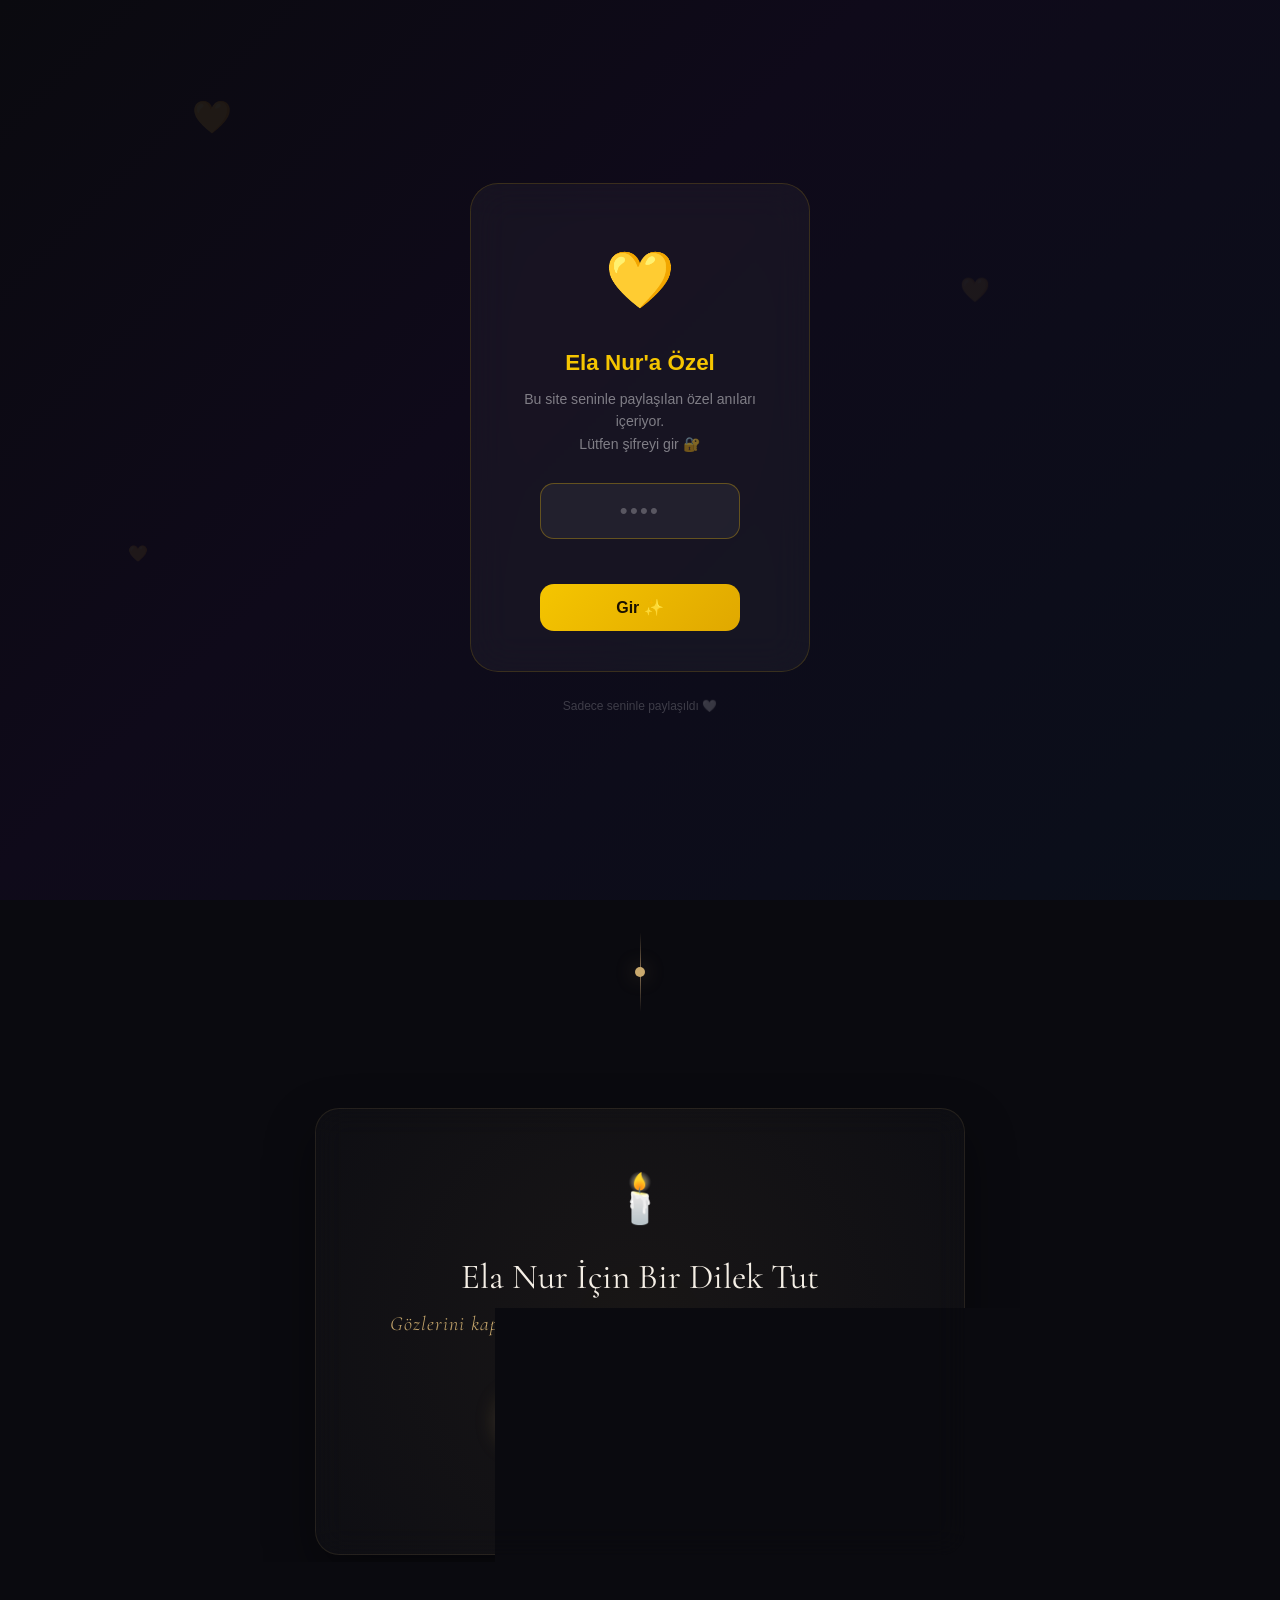
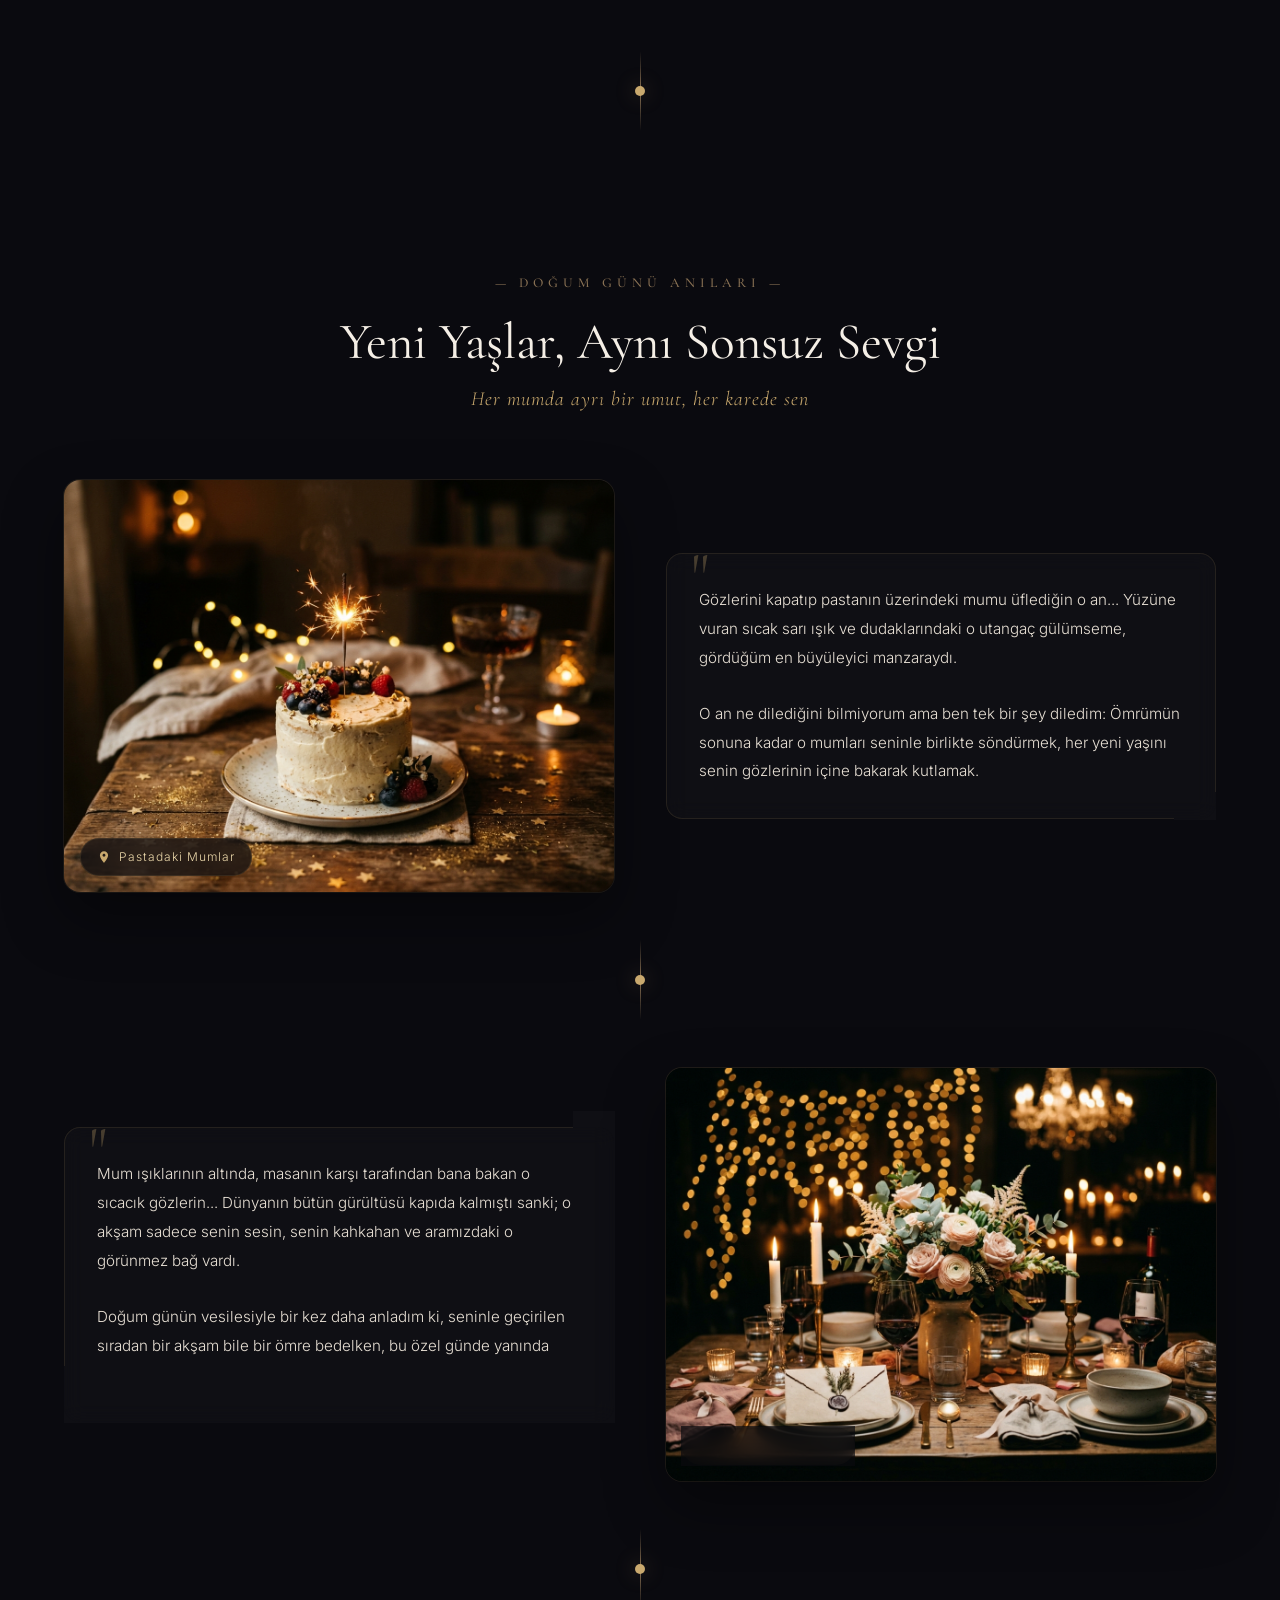
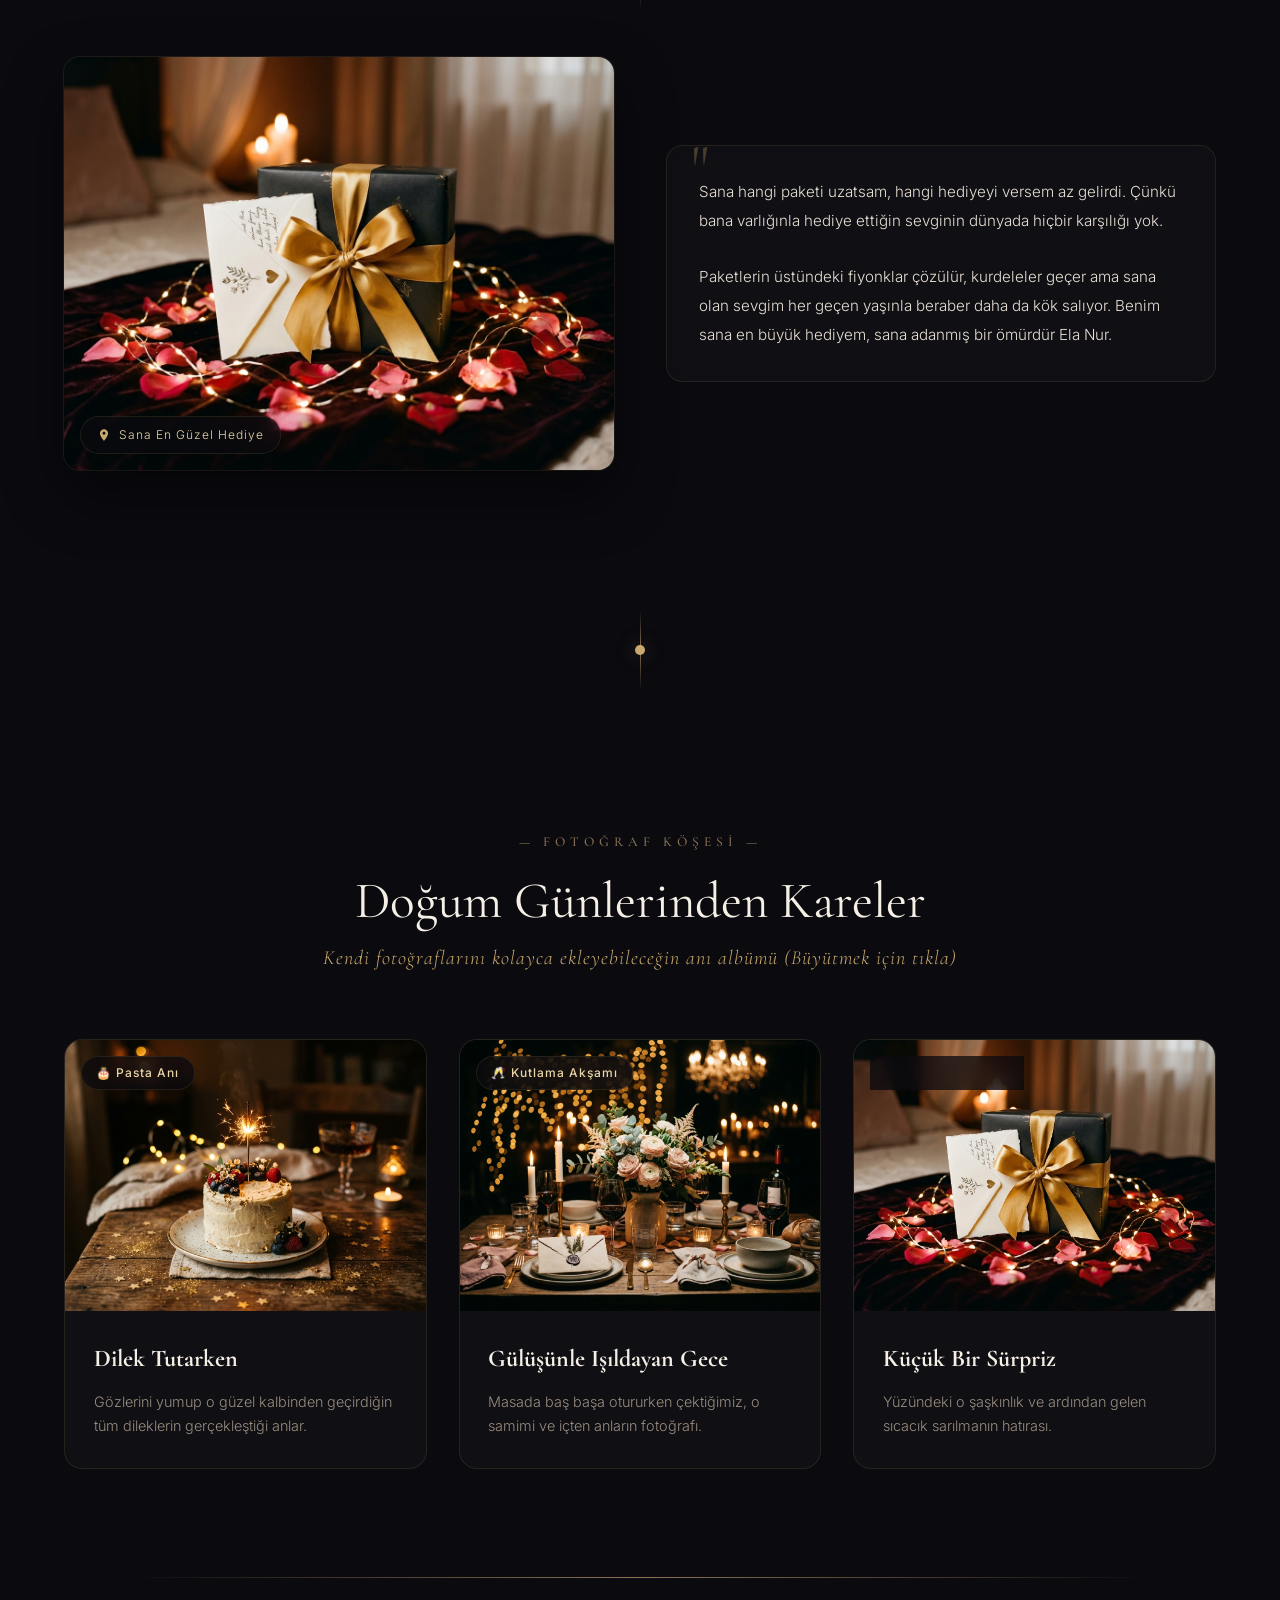
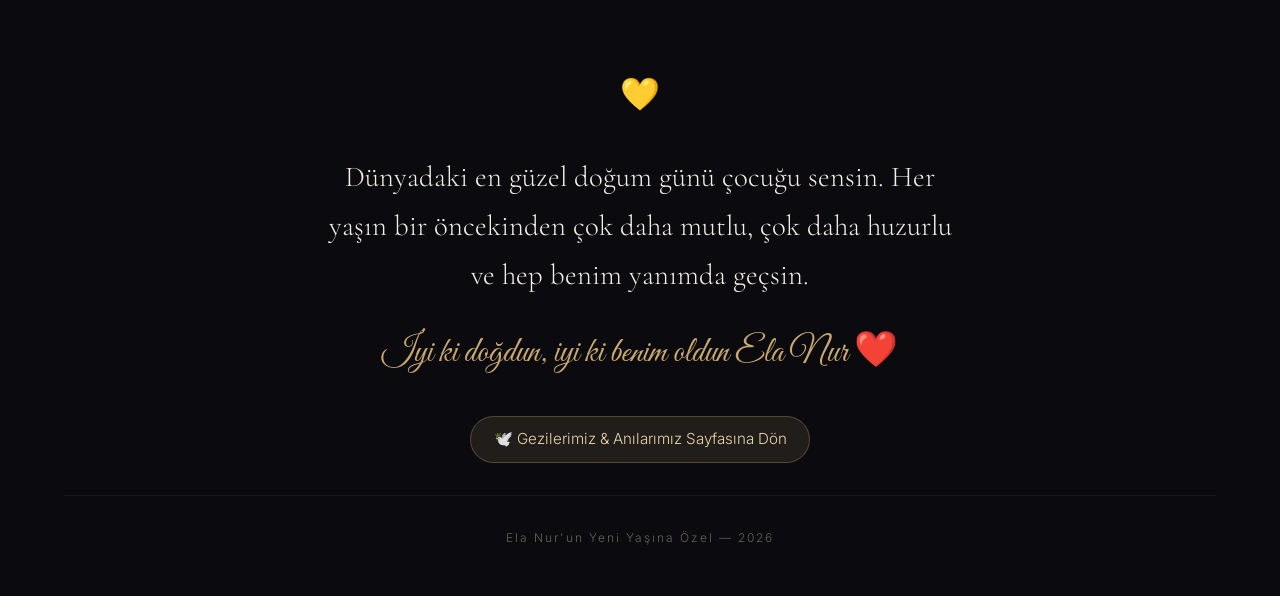
==== dogum-gunleri.html @ 45a6a859 "Ilk yukleme - Klasor isimleri duzeltildi, sifre eklendi" ====
<!DOCTYPE html>
<html lang="tr">
<head>
  <meta charset="UTF-8">
  <meta name="viewport" content="width=device-width, initial-scale=1.0">
  <meta name="description" content="Ela Nur'un doğum günlerine özel hazırlanmış anı ve fotoğraf galerisi sayfası.">
  <meta name="robots" content="noindex, nofollow">
  <title>İyi ki Doğdun Ela Nur — Doğum Günü Anıları</title>
  
  <!-- Favicon - Birthday Cake -->
  <link rel="icon" href="data:image/svg+xml,<svg xmlns='http://www.w3.org/2000/svg' viewBox='0 0 100 100'><text y='.9em' font-size='90'>🎂</text></svg>">
  
  <!-- Stylesheets -->
  <link rel="stylesheet" href="style.css">
</head>
<body>

  <!-- Password Protection Overlay -->
  <div id="passwordOverlay" style="
    position: fixed; inset: 0; z-index: 99999;
    background: linear-gradient(135deg, #0a0a0f 0%, #0f0a1a 40%, #0a0f1a 100%);
    display: flex; flex-direction: column; align-items: center; justify-content: center;
    font-family: 'Segoe UI', sans-serif;
    transition: opacity 0.6s ease;
  ">
    <div style="position:absolute;inset:0;overflow:hidden;pointer-events:none">
      <span style="position:absolute;top:10%;left:15%;font-size:2rem;opacity:0.08;animation:floatHeart 6s ease-in-out infinite">💛</span>
      <span style="position:absolute;top:30%;left:75%;font-size:1.5rem;opacity:0.06;animation:floatHeart 8s ease-in-out infinite 1s">💛</span>
      <span style="position:absolute;top:60%;left:10%;font-size:1rem;opacity:0.07;animation:floatHeart 7s ease-in-out infinite 2s">💛</span>
    </div>
    <style>
      @keyframes floatHeart { 0%,100%{transform:translateY(0) rotate(-5deg)} 50%{transform:translateY(-20px) rotate(5deg)} }
      @keyframes pulseGlow  { 0%,100%{box-shadow:0 0 30px rgba(255,200,0,0.15)} 50%{box-shadow:0 0 60px rgba(255,200,0,0.35)} }
      @keyframes heartbeat  { 0%,100%{transform:scale(1)} 50%{transform:scale(1.1)} }
      @keyframes shake      { 0%,100%{transform:translateX(0)} 20%,60%{transform:translateX(-8px)} 40%,80%{transform:translateX(8px)} }
      #pwdInput{background:rgba(255,255,255,0.05);border:1.5px solid rgba(255,200,0,0.3);border-radius:14px;color:#fff;font-size:1.4rem;letter-spacing:0.4em;outline:none;padding:14px 20px;text-align:center;width:200px;transition:border-color .3s,box-shadow .3s}
      #pwdInput:focus{border-color:rgba(255,200,0,0.7);box-shadow:0 0 20px rgba(255,200,0,0.2)}
      #pwdInput::placeholder{color:rgba(255,255,255,0.25);letter-spacing:0.1em}
      #pwdBtn{background:linear-gradient(135deg,#f5c500,#e0a800);border:none;border-radius:14px;color:#1a1000;cursor:pointer;font-size:1rem;font-weight:700;margin-top:12px;padding:14px 40px;transition:transform .2s,box-shadow .2s;width:200px}
      #pwdBtn:hover{transform:translateY(-2px);box-shadow:0 8px 25px rgba(245,197,0,0.4)}
      #pwdError{color:#ff6b6b;font-size:.85rem;margin-top:10px;min-height:20px;opacity:0;transition:opacity .3s}
    </style>
    <div style="background:rgba(255,255,255,0.04);backdrop-filter:blur(20px);border:1px solid rgba(255,200,0,0.15);border-radius:28px;padding:48px 44px 40px;text-align:center;animation:pulseGlow 3s ease-in-out infinite;max-width:340px;width:90%">
      <div style="font-size:3.5rem;margin-bottom:16px;animation:heartbeat 2s ease-in-out infinite">💛</div>
      <h2 style="color:#f5c500;font-size:1.4rem;font-weight:700;margin:0 0 6px">Ela Nur'a Özel</h2>
      <p style="color:rgba(255,255,255,0.45);font-size:0.88rem;margin:0 0 28px;line-height:1.6">Bu site seninle paylaşılan özel anıları içeriyor.<br>Lütfen şifreyi gir 🔐</p>
      <input id="pwdInput" type="password" placeholder="••••" maxlength="20" onkeydown="if(event.key==='Enter')checkPassword()" />
      <div id="pwdError">Şifre yanlış, tekrar dene 💔</div>
      <button id="pwdBtn" onclick="checkPassword()">Gir ✨</button>
    </div>
    <p style="color:rgba(255,255,255,0.2);font-size:0.75rem;margin-top:24px">Sadece seninle paylaşıldı 🤍</p>
  </div>

  <script>
    (function() {
      if (sessionStorage.getItem('ela_unlocked') === '1') {
        document.getElementById('passwordOverlay').style.display = 'none';
      }
    })();
    function checkPassword() {
      var val = document.getElementById('pwdInput').value;
      var err = document.getElementById('pwdError');
      if (val === '2004') {
        sessionStorage.setItem('ela_unlocked', '1');
        var o = document.getElementById('passwordOverlay');
        o.style.opacity = '0';
        setTimeout(function(){ o.style.display = 'none'; }, 600);
      } else {
        err.style.opacity = '1';
        document.getElementById('pwdInput').style.animation = 'shake 0.4s ease';
        setTimeout(function(){
          document.getElementById('pwdInput').style.animation = '';
          err.style.opacity = '0';
        }, 2000);
        document.getElementById('pwdInput').value = '';
      }
    }
  </script>
  <!-- Loading Screen -->
  <div class="loading-screen" id="loadingScreen">
    <div class="loading-heart">🎂</div>
    <div class="loading-text">Ela Nur'un Doğum Günleri...</div>
  </div>

  <!-- Ambient Glow Effects -->
  <div class="ambient-glow ambient-glow-1"></div>
  <div class="ambient-glow ambient-glow-2"></div>

  <!-- Navigation -->
  <nav class="nav" id="mainNav">
    <a href="index.html" class="nav-logo">Ela Nur'a</a>
    <ul class="nav-links" id="navLinks">
      <li><a href="index.html" class="nav-badge-link">🕊️ Gezilerimiz</a></li>
      <li><a href="#dilek">Bir Dilek Tut</a></li>
      <li><a href="#anilar">Kutlamalar</a></li>
      <li><a href="#galeri">Fotoğraf Galerisi</a></li>
    </ul>
    <button class="nav-menu-btn" id="menuBtn" aria-label="Menü">
      <span></span>
      <span></span>
      <span></span>
    </button>
  </nav>

  <!-- ========== HERO SECTION ========== -->
  <section class="hero" id="hero">
    <div class="hero-bg">
      <img src="./images/dogumgunu_hero.jpg" alt="Doğum Günü Kutlaması">
    </div>
    <div class="hero-overlay"></div>
    <div class="hero-particles" id="heroParticles"></div>
    
    <div class="hero-content">
      <div class="hero-badge">İyi ki Doğdun Sevgilim 🎂</div>
      
      <h1 class="hero-title">Ömrümün En Güzel <em>Günü</em></h1>
      
      <p class="hero-subtitle">
        Dünyaya gelişinle dünyamı aydınlatan kadına... Doğum günlerinden kalan en tatlı tebessümler.
      </p>
      
      <div class="hero-divider"></div>
      
      <p class="hero-description">
        Pastadaki her mumda tuttuğun dileğin içinde olmak, her yeni yaşında elini sımsıkı tutabilmek benim en büyük şansım. Bu köşe, senin doğduğun o mucizevi güne ve birlikte üflediğimiz tüm mumlara adandı.
      </p>
    </div>

    <div class="hero-scroll">
      <span>Kutlamalar</span>
      <div class="hero-scroll-line"></div>
    </div>
  </section>

  <!-- ========== TIMELINE CONNECTOR ========== -->
  <div class="timeline-connector reveal">
    <div class="timeline-line"></div>
    <div class="timeline-dot"></div>
  </div>

  <!-- ========== WISH INTERACTIVE SECTION ========== -->
  <section class="wish-section section" id="dilek">
    <div class="section-container">
      <div class="wish-card reveal-scale">
        <div class="wish-icon" id="wishIcon" title="Tıkla ve sürprizi gör!">🕯️</div>
        <h2 class="trip-title" style="font-size: 2.2rem; margin-bottom: 0.5rem;">Ela Nur İçin Bir Dilek Tut</h2>
        <p class="trip-subtitle" style="margin-bottom: 1.5rem;">Gözlerini kapat, içinden en güzel dileğini geçir ve muma tıkla</p>
        
        <button class="wish-btn" id="wishBtn">
          <span>✨ Dileğimi Tuttum & Üfle</span>
        </button>

        <div class="wish-message" id="wishMessage">
          "İyi ki doğdun Ela Nur! Seninle geçen her gün bir hediye, seninle aldığım her yaş ömrümün en güzel mevsimi... Tuttuğun tüm dilekler gerçekleşsin, yüzün hep böyle gülsün sevgilim. Seni her şeyden çok seviyorum! ❤️"
        </div>
      </div>
    </div>
  </section>

  <!-- Timeline Connector -->
  <div class="timeline-connector reveal">
    <div class="timeline-line"></div>
    <div class="timeline-dot"></div>
  </div>

  <!-- ========== BIRTHDAY STORIES SECTION ========== -->
  <section class="trip-section section" id="anilar">
    <div class="trip-header reveal">
      <div class="trip-number">— DOĞUM GÜNÜ ANILARI —</div>
      <h2 class="trip-title">Yeni Yaşlar, Aynı Sonsuz Sevgi</h2>
      <p class="trip-subtitle">Her mumda ayrı bir umut, her karede sen</p>
    </div>

    <!-- Story Card 1 -->
    <div class="trip-card">
      <div class="trip-image-wrapper reveal-left">
        <img src="./images/dogumgunu_1.jpg" alt="Ela Nur'un doğum günü pastası ve mumu">
        <div class="trip-image-badge">
          <svg viewBox="0 0 24 24"><path d="M12 2C8.13 2 5 5.13 5 9c0 5.25 7 13 7 13s7-7.75 7-13c0-3.87-3.13-7-7-7zm0 9.5c-1.38 0-2.5-1.12-2.5-2.5s1.12-2.5 2.5-2.5 2.5 1.12 2.5 2.5-1.12 2.5-2.5 2.5z"/></svg>
          Pastadaki Mumlar
        </div>
      </div>
      
      <div class="trip-text reveal-right">
        <div class="trip-text-quote">
          <p>
            Gözlerini kapatıp pastanın üzerindeki mumu üflediğin o an... Yüzüne vuran sıcak sarı ışık ve dudaklarındaki o utangaç gülümseme, gördüğüm en büyüleyici manzaraydı.
          </p>
          <br>
          <p>
            O an ne dilediğini bilmiyorum ama ben tek bir şey diledim: Ömrümün sonuna kadar o mumları seninle birlikte söndürmek, her yeni yaşını senin gözlerinin içine bakarak kutlamak.
          </p>
        </div>
      </div>
    </div>

    <!-- Timeline Connector -->
    <div class="timeline-connector reveal" style="padding: 3rem 0;">
      <div class="timeline-line"></div>
      <div class="timeline-dot"></div>
    </div>

    <!-- Story Card 2 -->
    <div class="trip-card reverse">
      <div class="trip-image-wrapper reveal-right">
        <img src="./images/dogumgunu_2.jpg" alt="Doğum günü akşam yemeği ve kutlaması">
        <div class="trip-image-badge">
          <svg viewBox="0 0 24 24"><path d="M12 2C8.13 2 5 5.13 5 9c0 5.25 7 13 7 13s7-7.75 7-13c0-3.87-3.13-7-7-7zm0 9.5c-1.38 0-2.5-1.12-2.5-2.5s1.12-2.5 2.5-2.5 2.5 1.12 2.5 2.5-1.12 2.5-2.5 2.5z"/></svg>
          Baş Başa Kutlama
        </div>
      </div>
      
      <div class="trip-text reveal-left">
        <div class="trip-text-quote">
          <p>
            Mum ışıklarının altında, masanın karşı tarafından bana bakan o sıcacık gözlerin... Dünyanın bütün gürültüsü kapıda kalmıştı sanki; o akşam sadece senin sesin, senin kahkahan ve aramızdaki o görünmez bağ vardı.
          </p>
          <br>
          <p>
            Doğum günün vesilesiyle bir kez daha anladım ki, seninle geçirilen sıradan bir akşam bile bir ömre bedelken, bu özel günde yanında olmak tarifsiz bir zenginlikti.
          </p>
        </div>
      </div>
    </div>

    <!-- Timeline Connector -->
    <div class="timeline-connector reveal" style="padding: 3rem 0;">
      <div class="timeline-line"></div>
      <div class="timeline-dot"></div>
    </div>

    <!-- Story Card 3 -->
    <div class="trip-card">
      <div class="trip-image-wrapper reveal-left">
        <img src="./images/dogumgunu_3.jpg" alt="Sürpriz hediye ve özel not">
        <div class="trip-image-badge">
          <svg viewBox="0 0 24 24"><path d="M12 2C8.13 2 5 5.13 5 9c0 5.25 7 13 7 13s7-7.75 7-13c0-3.87-3.13-7-7-7zm0 9.5c-1.38 0-2.5-1.12-2.5-2.5s1.12-2.5 2.5-2.5 2.5 1.12 2.5 2.5-1.12 2.5-2.5 2.5z"/></svg>
          Sana En Güzel Hediye
        </div>
      </div>
      
      <div class="trip-text reveal-right">
        <div class="trip-text-quote">
          <p>
            Sana hangi paketi uzatsam, hangi hediyeyi versem az gelirdi. Çünkü bana varlığınla hediye ettiğin sevginin dünyada hiçbir karşılığı yok.
          </p>
          <br>
          <p>
            Paketlerin üstündeki fiyonklar çözülür, kurdeleler geçer ama sana olan sevgim her geçen yaşınla beraber daha da kök salıyor. Benim sana en büyük hediyem, sana adanmış bir ömürdür Ela Nur.
          </p>
        </div>
      </div>
    </div>
  </section>

  <!-- Timeline Connector -->
  <div class="timeline-connector reveal">
    <div class="timeline-line"></div>
    <div class="timeline-dot"></div>
  </div>

  <!-- ========== BIRTHDAY GALLERY SECTION ========== -->
  <section class="section" id="galeri">
    <div class="trip-header reveal">
      <div class="trip-number">— FOTOĞRAF KÖŞESİ —</div>
      <h2 class="trip-title">Doğum Günlerinden Kareler</h2>
      <p class="trip-subtitle">Kendi fotoğraflarını kolayca ekleyebileceğin anı albümü (Büyütmek için tıkla)</p>
    </div>

    <div class="bday-grid">
      <!-- Photo Card 1 -->
      <div class="bday-card reveal-scale stagger-1">
        <div class="bday-card-img">
          <img src="./images/dogumgunu_1.jpg" alt="Pasta başında dilek tutarken">
          <span class="bday-tag">🎂 Pasta Anı</span>
        </div>
        <div class="bday-card-content">
          <div>
            <h3 class="bday-card-title">Dilek Tutarken</h3>
            <p class="bday-card-text">Gözlerini yumup o güzel kalbinden geçirdiğin tüm dileklerin gerçekleştiği anlar.</p>
          </div>
        </div>
      </div>

      <!-- Photo Card 2 -->
      <div class="bday-card reveal-scale stagger-2">
        <div class="bday-card-img">
          <img src="./images/dogumgunu_2.jpg" alt="Kutlama masası ve gülerken">
          <span class="bday-tag">🥂 Kutlama Akşamı</span>
        </div>
        <div class="bday-card-content">
          <div>
            <h3 class="bday-card-title">Gülüşünle Işıldayan Gece</h3>
            <p class="bday-card-text">Masada baş başa otururken çektiğimiz, o samimi ve içten anların fotoğrafı.</p>
          </div>
        </div>
      </div>

      <!-- Photo Card 3 -->
      <div class="bday-card reveal-scale stagger-3">
        <div class="bday-card-img">
          <img src="./images/dogumgunu_3.jpg" alt="Hediye anı ve mutluluk">
          <span class="bday-tag">🎁 Sürpriz Zamanı</span>
        </div>
        <div class="bday-card-content">
          <div>
            <h3 class="bday-card-title">Küçük Bir Sürpriz</h3>
            <p class="bday-card-text">Yüzündeki o şaşkınlık ve ardından gelen sıcacık sarılmanın hatırası.</p>
          </div>
        </div>
      </div>
    </div>
  </section>

  <!-- ========== FOOTER ========== -->
  <footer class="footer" id="footer">
    <div class="section-container">
      <div class="reveal">
        <div class="footer-heart">💛</div>
        
        <p class="footer-message">
          Dünyadaki en güzel doğum günü çocuğu sensin. Her yaşın bir öncekinden çok daha mutlu, çok daha huzurlu ve hep benim yanımda geçsin.
        </p>
        
        <p class="footer-love">İyi ki doğdun, iyi ki benim oldun Ela Nur ❤️</p>
        
        <div style="margin: 2rem 0;">
          <a href="index.html" class="nav-badge-link" style="font-size: 0.95rem; padding: 0.6rem 1.4rem !important;">
            🕊️ Gezilerimiz & Anılarımız Sayfasına Dön
          </a>
        </div>
      </div>
      
      <div class="footer-bottom">
        <p>Ela Nur'un Yeni Yaşına Özel — <span id="currentYear"></span></p>
      </div>
    </div>
  </footer>

  <!-- Lightbox -->
  <div class="lightbox" id="lightbox">
    <button class="lightbox-close" aria-label="Kapat">✕</button>
    <img src="" alt="Büyütülmüş fotoğraf">
  </div>

  <!-- JavaScript -->
  <script src="script.js"></script>
</body>
</html>
---- style.css ----
/* ===================================
   Ela Nur - Anı Web Sitesi
   Romantic Dark Theme with Gold Accents
   =================================== */

/* --- Google Fonts --- */
@import url('https://fonts.googleapis.com/css2?family=Cormorant+Garamond:ital,wght@0,300;0,400;0,500;0,600;0,700;1,300;1,400;1,500&family=Inter:wght@300;400;500;600&family=Great+Vibes&display=swap');

/* --- CSS Custom Properties --- */
:root {
  --bg-primary: #0a0a0f;
  --bg-secondary: #0f0f17;
  --bg-card: rgba(255, 255, 255, 0.025);
  --bg-card-hover: rgba(255, 255, 255, 0.045);
  --border-card: rgba(201, 169, 110, 0.12);
  --border-card-hover: rgba(201, 169, 110, 0.3);

  --gold: #c9a96e;
  --gold-light: #e8d5a8;
  --gold-dark: #8b7355;
  --gold-glow: rgba(201, 169, 110, 0.15);
  --gold-glow-strong: rgba(201, 169, 110, 0.35);

  --rose: #c97a7a;
  --rose-glow: rgba(201, 122, 122, 0.1);

  --text-primary: #e8e0d5;
  --text-secondary: #9a8d7f;
  --text-heading: #f5efe6;
  --text-muted: #6b6158;

  --font-heading: 'Cormorant Garamond', 'Georgia', serif;
  --font-body: 'Inter', 'Segoe UI', sans-serif;
  --font-script: 'Great Vibes', cursive;

  --transition-smooth: cubic-bezier(0.25, 0.46, 0.45, 0.94);
  --transition-bounce: cubic-bezier(0.34, 1.56, 0.64, 1);

  --section-padding: clamp(80px, 12vh, 140px);
  --container-width: min(1200px, 90vw);
}

/* --- Reset & Base --- */
*,
*::before,
*::after {
  margin: 0;
  padding: 0;
  box-sizing: border-box;
}

html {
  scroll-behavior: smooth;
  scrollbar-width: thin;
  scrollbar-color: var(--gold-dark) var(--bg-primary);
}

html::-webkit-scrollbar {
  width: 6px;
}

html::-webkit-scrollbar-track {
  background: var(--bg-primary);
}

html::-webkit-scrollbar-thumb {
  background: var(--gold-dark);
  border-radius: 3px;
}

body {
  font-family: var(--font-body);
  background-color: var(--bg-primary);
  color: var(--text-primary);
  line-height: 1.7;
  font-weight: 300;
  overflow-x: hidden;
  -webkit-font-smoothing: antialiased;
  -moz-osx-font-smoothing: grayscale;
}

img {
  max-width: 100%;
  height: auto;
  display: block;
}

a {
  color: var(--gold);
  text-decoration: none;
  transition: color 0.3s var(--transition-smooth);
}

a:hover {
  color: var(--gold-light);
}

::selection {
  background: var(--gold);
  color: var(--bg-primary);
}

/* --- Loading Screen --- */
.loading-screen {
  position: fixed;
  inset: 0;
  z-index: 9999;
  background: var(--bg-primary);
  display: flex;
  flex-direction: column;
  align-items: center;
  justify-content: center;
  transition: opacity 0.8s var(--transition-smooth), visibility 0.8s;
}

.loading-screen.hidden {
  opacity: 0;
  visibility: hidden;
  pointer-events: none;
}

.loading-heart {
  font-size: 2.5rem;
  animation: heartbeat 1.2s ease-in-out infinite;
}

.loading-text {
  margin-top: 1.5rem;
  font-family: var(--font-script);
  font-size: 1.8rem;
  color: var(--gold);
  opacity: 0;
  animation: fadeInUp 0.8s 0.3s var(--transition-smooth) forwards;
}

@keyframes heartbeat {
  0%, 100% { transform: scale(1); }
  15% { transform: scale(1.25); }
  30% { transform: scale(1); }
  45% { transform: scale(1.15); }
  60% { transform: scale(1); }
}

/* --- Navigation --- */
.nav {
  position: fixed;
  top: 0;
  left: 0;
  right: 0;
  z-index: 100;
  padding: 1.2rem 2rem;
  display: flex;
  align-items: center;
  justify-content: space-between;
  background: transparent;
  transition: all 0.5s var(--transition-smooth);
}

.nav.scrolled {
  background: rgba(10, 10, 15, 0.85);
  backdrop-filter: blur(20px) saturate(1.5);
  -webkit-backdrop-filter: blur(20px) saturate(1.5);
  border-bottom: 1px solid var(--border-card);
  padding: 0.8rem 2rem;
}

.nav-logo {
  font-family: var(--font-script);
  font-size: 1.6rem;
  color: var(--gold);
  letter-spacing: 1px;
  transition: transform 0.3s var(--transition-smooth);
}

.nav-logo:hover {
  transform: scale(1.05);
}

.nav-links {
  display: flex;
  align-items: center;
  gap: clamp(0.6rem, 1.1vw, 1.4rem);
  list-style: none;
  flex-wrap: wrap;
}

.nav-links a {
  font-size: 0.78rem;
  font-weight: 400;
  color: var(--text-secondary);
  letter-spacing: 1px;
  text-transform: uppercase;
  position: relative;
  padding-bottom: 4px;
  transition: color 0.3s var(--transition-smooth);
}

.nav-links a::after {
  content: '';
  position: absolute;
  bottom: 0;
  left: 0;
  width: 0;
  height: 1px;
  background: var(--gold);
  transition: width 0.4s var(--transition-smooth);
}

.nav-links a:hover {
  color: var(--gold-light);
}

.nav-links a:hover::after {
  width: 100%;
}

/* --- Mobile Menu Button --- */
.nav-menu-btn {
  display: none;
  background: none;
  border: none;
  cursor: pointer;
  padding: 8px;
  z-index: 101;
}

.nav-menu-btn span {
  display: block;
  width: 24px;
  height: 2px;
  background: var(--gold);
  margin: 5px 0;
  transition: all 0.3s var(--transition-smooth);
  border-radius: 2px;
}

.nav-menu-btn.active span:nth-child(1) {
  transform: rotate(45deg) translate(5px, 5px);
}

.nav-menu-btn.active span:nth-child(2) {
  opacity: 0;
}

.nav-menu-btn.active span:nth-child(3) {
  transform: rotate(-45deg) translate(5px, -5px);
}

/* --- Hero Section --- */
.hero {
  position: relative;
  min-height: 100vh;
  display: flex;
  flex-direction: column;
  align-items: center;
  justify-content: center;
  text-align: center;
  overflow: hidden;
}

.hero-bg {
  position: absolute;
  inset: 0;
  z-index: 0;
}

.hero-bg img {
  width: 100%;
  height: 100%;
  object-fit: cover;
  filter: brightness(0.25) saturate(0.6);
  transform: scale(1.1);
  transition: transform 8s var(--transition-smooth);
}

.hero:hover .hero-bg img {
  transform: scale(1.0);
}

.hero-overlay {
  position: absolute;
  inset: 0;
  z-index: 1;
  background: 
    radial-gradient(ellipse at center, transparent 0%, var(--bg-primary) 75%),
    linear-gradient(180deg, transparent 50%, var(--bg-primary) 100%);
}

.hero-particles {
  position: absolute;
  inset: 0;
  z-index: 2;
  pointer-events: none;
}

.hero-content {
  position: relative;
  z-index: 3;
  max-width: 800px;
  padding: 0 2rem;
}

.hero-badge {
  display: inline-block;
  font-family: var(--font-body);
  font-size: 0.75rem;
  font-weight: 500;
  letter-spacing: 4px;
  text-transform: uppercase;
  color: var(--gold);
  border: 1px solid var(--border-card);
  padding: 0.5rem 1.5rem;
  border-radius: 50px;
  margin-bottom: 2rem;
  opacity: 0;
  transform: translateY(20px);
  animation: fadeInUp 1s 0.5s var(--transition-smooth) forwards;
}

.hero-title {
  font-family: var(--font-heading);
  font-size: clamp(3rem, 7vw, 5.5rem);
  font-weight: 300;
  line-height: 1.15;
  color: var(--text-heading);
  margin-bottom: 1rem;
  opacity: 0;
  transform: translateY(30px);
  animation: fadeInUp 1s 0.8s var(--transition-smooth) forwards;
}

.hero-title em {
  font-style: italic;
  color: var(--gold);
}

.hero-subtitle {
  font-family: var(--font-body);
  font-size: clamp(1rem, 2vw, 1.2rem);
  font-weight: 300;
  color: var(--text-secondary);
  max-width: 600px;
  margin: 0 auto 2rem;
  opacity: 0;
  transform: translateY(30px);
  animation: fadeInUp 1s 1.1s var(--transition-smooth) forwards;
}

.hero-divider {
  width: 60px;
  height: 1px;
  background: linear-gradient(90deg, transparent, var(--gold), transparent);
  margin: 0 auto 2rem;
  opacity: 0;
  animation: fadeInUp 1s 1.3s var(--transition-smooth) forwards;
}

.hero-description {
  font-size: 0.95rem;
  font-weight: 300;
  color: var(--text-secondary);
  line-height: 1.9;
  max-width: 550px;
  margin: 0 auto;
  opacity: 0;
  transform: translateY(20px);
  animation: fadeInUp 1s 1.5s var(--transition-smooth) forwards;
}

.hero-scroll {
  position: absolute;
  bottom: 3rem;
  left: 50%;
  transform: translateX(-50%);
  z-index: 3;
  display: flex;
  flex-direction: column;
  align-items: center;
  gap: 0.8rem;
  opacity: 0;
  animation: fadeInUp 1s 2s var(--transition-smooth) forwards;
}

.hero-scroll span {
  font-size: 0.7rem;
  letter-spacing: 3px;
  text-transform: uppercase;
  color: var(--text-muted);
}

.hero-scroll-line {
  width: 1px;
  height: 40px;
  background: linear-gradient(180deg, var(--gold), transparent);
  animation: scrollPulse 2s ease-in-out infinite;
}

@keyframes scrollPulse {
  0%, 100% { opacity: 1; transform: scaleY(1); }
  50% { opacity: 0.3; transform: scaleY(0.6); }
}

/* --- Section Common --- */
.section {
  padding: var(--section-padding) 0;
  position: relative;
}

.section-container {
  width: var(--container-width);
  margin: 0 auto;
}

/* --- Timeline Connector --- */
.timeline-connector {
  position: relative;
  display: flex;
  justify-content: center;
  padding: 2rem 0;
}

.timeline-line {
  width: 1px;
  height: 80px;
  background: linear-gradient(180deg, transparent, var(--gold-dark), transparent);
}

.timeline-dot {
  position: absolute;
  top: 50%;
  left: 50%;
  transform: translate(-50%, -50%);
  width: 10px;
  height: 10px;
  border-radius: 50%;
  background: var(--gold);
  box-shadow: 0 0 20px var(--gold-glow-strong), 0 0 40px var(--gold-glow);
}

/* --- Trip Section --- */
.trip-section {
  padding: var(--section-padding) 0;
}

.trip-header {
  text-align: center;
  margin-bottom: clamp(3rem, 5vw, 4rem);
}

.trip-number {
  font-family: var(--font-heading);
  font-size: 0.85rem;
  font-weight: 500;
  letter-spacing: 5px;
  text-transform: uppercase;
  color: var(--gold-dark);
  margin-bottom: 1rem;
}

.trip-title {
  font-family: var(--font-heading);
  font-size: clamp(2rem, 4.5vw, 3.2rem);
  font-weight: 400;
  color: var(--text-heading);
  line-height: 1.25;
  margin-bottom: 0.5rem;
}

.trip-subtitle {
  font-family: var(--font-heading);
  font-size: clamp(1rem, 2vw, 1.25rem);
  font-weight: 300;
  font-style: italic;
  color: var(--gold);
  letter-spacing: 1px;
}

/* --- Trip Card --- */
.trip-card {
  display: grid;
  grid-template-columns: 1fr 1fr;
  gap: clamp(2rem, 4vw, 4rem);
  align-items: center;
  width: var(--container-width);
  margin: 0 auto;
}

.trip-card.reverse {
  direction: rtl;
}

.trip-card.reverse > * {
  direction: ltr;
}

.trip-image-wrapper {
  position: relative;
  border-radius: 16px;
  overflow: hidden;
  aspect-ratio: 4/3;
  box-shadow: 
    0 25px 60px rgba(0, 0, 0, 0.4),
    0 0 0 1px var(--border-card);
}

.trip-image-wrapper::before {
  content: '';
  position: absolute;
  inset: 0;
  z-index: 1;
  background: linear-gradient(
    135deg,
    rgba(201, 169, 110, 0.1) 0%,
    transparent 50%
  );
  opacity: 0;
  transition: opacity 0.5s var(--transition-smooth);
}

.trip-image-wrapper:hover::before {
  opacity: 1;
}

.trip-image-wrapper img {
  width: 100%;
  height: 100%;
  object-fit: cover;
  transition: transform 0.8s var(--transition-smooth);
}

.trip-image-wrapper:hover img {
  transform: scale(1.05);
}

.trip-image-badge {
  position: absolute;
  bottom: 1rem;
  left: 1rem;
  z-index: 2;
  display: flex;
  align-items: center;
  gap: 0.5rem;
  padding: 0.5rem 1rem;
  background: rgba(10, 10, 15, 0.7);
  backdrop-filter: blur(10px);
  -webkit-backdrop-filter: blur(10px);
  border-radius: 50px;
  border: 1px solid var(--border-card);
  font-size: 0.75rem;
  color: var(--gold-light);
  letter-spacing: 1px;
}

.trip-image-badge svg {
  width: 14px;
  height: 14px;
  fill: var(--gold);
}

.trip-text {
  padding: 1rem 0;
}

.trip-text-quote {
  position: relative;
  padding: 2rem;
  background: var(--bg-card);
  border: 1px solid var(--border-card);
  border-radius: 16px;
  backdrop-filter: blur(10px);
  -webkit-backdrop-filter: blur(10px);
  transition: all 0.5s var(--transition-smooth);
}

.trip-text-quote:hover {
  background: var(--bg-card-hover);
  border-color: var(--border-card-hover);
  box-shadow: 0 20px 60px rgba(0, 0, 0, 0.3);
  transform: translateY(-4px);
}

.trip-text-quote::before {
  content: '"';
  position: absolute;
  top: -10px;
  left: 1.5rem;
  font-family: var(--font-heading);
  font-size: 4rem;
  line-height: 1;
  color: var(--gold);
  opacity: 0.3;
}

.trip-text p {
  font-size: 0.95rem;
  font-weight: 300;
  color: var(--text-primary);
  line-height: 1.9;
}

/* --- Scroll Animations --- */
.reveal {
  opacity: 0;
  transform: translateY(40px);
  transition: all 0.9s var(--transition-smooth);
}

.reveal.visible {
  opacity: 1;
  transform: translateY(0);
}

.reveal-left {
  opacity: 0;
  transform: translateX(-50px);
  transition: all 0.9s var(--transition-smooth);
}

.reveal-left.visible {
  opacity: 1;
  transform: translateX(0);
}

.reveal-right {
  opacity: 0;
  transform: translateX(50px);
  transition: all 0.9s var(--transition-smooth);
}

.reveal-right.visible {
  opacity: 1;
  transform: translateX(0);
}

.reveal-scale {
  opacity: 0;
  transform: scale(0.9);
  transition: all 0.9s var(--transition-smooth);
}

.reveal-scale.visible {
  opacity: 1;
  transform: scale(1);
}

/* --- Footer --- */
.footer {
  position: relative;
  padding: clamp(80px, 10vh, 120px) 0 3rem;
  text-align: center;
  overflow: hidden;
}

.footer::before {
  content: '';
  position: absolute;
  top: 0;
  left: 0;
  right: 0;
  height: 1px;
  background: linear-gradient(90deg, transparent 10%, var(--gold-dark) 50%, transparent 90%);
}

.footer-heart {
  font-size: 2rem;
  margin-bottom: 2rem;
  animation: heartbeat 2s ease-in-out infinite;
}

.footer-message {
  font-family: var(--font-heading);
  font-size: clamp(1.2rem, 2.5vw, 1.8rem);
  font-weight: 300;
  color: var(--text-heading);
  max-width: 650px;
  margin: 0 auto 1.5rem;
  line-height: 1.7;
}

.footer-love {
  font-family: var(--font-script);
  font-size: clamp(1.5rem, 3vw, 2.2rem);
  color: var(--gold);
  margin-bottom: 1rem;
}

.footer-growing {
  font-size: 0.85rem;
  font-weight: 300;
  color: var(--text-muted);
  font-style: italic;
  margin-bottom: 3rem;
  max-width: 500px;
  margin-left: auto;
  margin-right: auto;
}

.footer-bottom {
  padding-top: 2rem;
  border-top: 1px solid rgba(255, 255, 255, 0.05);
}

.footer-bottom p {
  font-size: 0.75rem;
  color: var(--text-muted);
  letter-spacing: 2px;
}

/* --- Ambient Effects --- */
.ambient-glow {
  position: fixed;
  width: 500px;
  height: 500px;
  border-radius: 50%;
  filter: blur(120px);
  opacity: 0.04;
  pointer-events: none;
  z-index: 0;
  transition: all 1.5s var(--transition-smooth);
}

.ambient-glow-1 {
  top: -200px;
  right: -200px;
  background: var(--gold);
}

.ambient-glow-2 {
  bottom: 20%;
  left: -200px;
  background: var(--rose);
}

/* --- Photo Gallery Section --- */
.gallery-grid {
  display: grid;
  grid-template-columns: repeat(3, 1fr);
  gap: 1rem;
  width: var(--container-width);
  margin: 0 auto;
}

.gallery-item {
  border-radius: 12px;
  overflow: hidden;
  aspect-ratio: 1;
  position: relative;
  cursor: pointer;
  box-shadow: 0 10px 30px rgba(0, 0, 0, 0.3);
  transition: transform 0.5s var(--transition-smooth);
}

.gallery-item:hover {
  transform: scale(1.03);
}

.gallery-item img {
  width: 100%;
  height: 100%;
  object-fit: cover;
  transition: transform 0.8s var(--transition-smooth);
}

.gallery-item:hover img {
  transform: scale(1.1);
}

/* --- Keyframe Animations --- */
@keyframes fadeInUp {
  from {
    opacity: 0;
    transform: translateY(30px);
  }
  to {
    opacity: 1;
    transform: translateY(0);
  }
}

@keyframes float {
  0%, 100% { transform: translateY(0px); }
  50% { transform: translateY(-10px); }
}

@keyframes shimmer {
  0% { background-position: -200% center; }
  100% { background-position: 200% center; }
}

@keyframes sparkle {
  0%, 100% { opacity: 0; transform: scale(0); }
  50% { opacity: 1; transform: scale(1); }
}

/* --- Particle Styles --- */
.particle {
  position: absolute;
  width: 3px;
  height: 3px;
  background: var(--gold);
  border-radius: 50%;
  pointer-events: none;
  animation: sparkle var(--duration, 3s) var(--delay, 0s) ease-in-out infinite;
}

/* --- Responsive Design --- */
@media (max-width: 968px) {
  .nav-links {
    display: none;
    position: fixed;
    top: 0;
    right: 0;
    width: 280px;
    height: 100vh;
    background: rgba(10, 10, 15, 0.95);
    backdrop-filter: blur(30px);
    -webkit-backdrop-filter: blur(30px);
    flex-direction: column;
    padding: 6rem 2rem 2rem;
    gap: 1.5rem;
    border-left: 1px solid var(--border-card);
  }

  .nav-links.open {
    display: flex;
  }

  .nav-menu-btn {
    display: block;
  }

  .trip-card,
  .trip-card.reverse {
    grid-template-columns: 1fr;
    direction: ltr;
    gap: 2rem;
  }

  .gallery-grid {
    grid-template-columns: repeat(2, 1fr);
  }
}

@media (max-width: 580px) {
  :root {
    --section-padding: clamp(60px, 10vh, 100px);
  }

  .hero-title {
    font-size: clamp(2.2rem, 8vw, 3.5rem);
  }

  .trip-title {
    font-size: clamp(1.6rem, 5vw, 2.2rem);
  }

  .trip-text-quote {
    padding: 1.5rem;
  }

  .gallery-grid {
    grid-template-columns: 1fr;
  }

  .nav {
    padding: 1rem;
  }
}

/* --- Lightbox --- */
.lightbox {
  position: fixed;
  inset: 0;
  z-index: 1000;
  background: rgba(0, 0, 0, 0.92);
  backdrop-filter: blur(20px);
  -webkit-backdrop-filter: blur(20px);
  display: flex;
  align-items: center;
  justify-content: center;
  opacity: 0;
  visibility: hidden;
  transition: all 0.5s var(--transition-smooth);
  cursor: pointer;
}

.lightbox.active {
  opacity: 1;
  visibility: visible;
}

.lightbox img {
  max-width: 90vw;
  max-height: 90vh;
  object-fit: contain;
  border-radius: 8px;
  box-shadow: 0 30px 80px rgba(0, 0, 0, 0.5);
  transform: scale(0.9);
  transition: transform 0.5s var(--transition-smooth);
}

.lightbox.active img {
  transform: scale(1);
}

.lightbox-close {
  position: absolute;
  top: 2rem;
  right: 2rem;
  width: 40px;
  height: 40px;
  border-radius: 50%;
  border: 1px solid var(--border-card);
  background: rgba(255, 255, 255, 0.05);
  color: var(--text-primary);
  font-size: 1.2rem;
  cursor: pointer;
  display: flex;
  align-items: center;
  justify-content: center;
  transition: all 0.3s var(--transition-smooth);
}

.lightbox-close:hover {
  background: var(--gold);
  color: var(--bg-primary);
  border-color: var(--gold);
}

/* --- Music Toggle --- */
.music-toggle {
  position: fixed;
  bottom: 2rem;
  right: 2rem;
  z-index: 50;
  width: 48px;
  height: 48px;
  border-radius: 50%;
  border: 1px solid var(--border-card);
  background: rgba(10, 10, 15, 0.8);
  backdrop-filter: blur(10px);
  -webkit-backdrop-filter: blur(10px);
  color: var(--gold);
  font-size: 1.2rem;
  cursor: pointer;
  display: flex;
  align-items: center;
  justify-content: center;
  transition: all 0.3s var(--transition-smooth);
}

.music-toggle:hover {
  background: var(--gold);
  color: var(--bg-primary);
  transform: scale(1.1);
  box-shadow: 0 0 30px var(--gold-glow-strong);
}

/* --- Stagger Animation Delays --- */
.stagger-1 { transition-delay: 0.1s; }
.stagger-2 { transition-delay: 0.2s; }
.stagger-3 { transition-delay: 0.3s; }
.stagger-4 { transition-delay: 0.4s; }
.stagger-5 { transition-delay: 0.5s; }

/* --- Birthday Page Special Styles --- */
.nav-badge-link {
  display: inline-flex;
  align-items: center;
  gap: 0.4rem;
  padding: 0.35rem 0.9rem !important;
  border-radius: 50px;
  background: rgba(201, 169, 110, 0.12);
  border: 1px solid var(--border-card-hover) !important;
  color: var(--gold-light) !important;
  transition: all 0.3s var(--transition-smooth) !important;
}

.nav-badge-link:hover {
  background: var(--gold) !important;
  color: var(--bg-primary) !important;
  box-shadow: 0 0 20px var(--gold-glow-strong);
  transform: translateY(-2px);
}

.nav-badge-link::after {
  display: none !important;
}

/* Wish Box Interactive Component */
.wish-section {
  padding: 4rem 0;
  text-align: center;
}

.wish-card {
  max-width: 650px;
  margin: 0 auto;
  padding: 3rem 2rem;
  background: radial-gradient(circle at center, rgba(201, 169, 110, 0.08) 0%, rgba(255, 255, 255, 0.02) 100%);
  border: 1px solid var(--border-card);
  border-radius: 24px;
  backdrop-filter: blur(15px);
  -webkit-backdrop-filter: blur(15px);
  box-shadow: 0 20px 50px rgba(0, 0, 0, 0.4);
  position: relative;
  overflow: hidden;
}

.wish-icon {
  font-size: 3rem;
  margin-bottom: 1rem;
  display: inline-block;
  animation: float 3s ease-in-out infinite;
  cursor: pointer;
  user-select: none;
  transition: transform 0.3s ease;
}

.wish-icon:hover {
  transform: scale(1.2);
}

.wish-btn {
  display: inline-flex;
  align-items: center;
  gap: 0.6rem;
  padding: 0.9rem 2.2rem;
  background: linear-gradient(135deg, var(--gold) 0%, var(--gold-dark) 100%);
  color: var(--bg-primary);
  font-family: var(--font-body);
  font-size: 0.95rem;
  font-weight: 600;
  letter-spacing: 1px;
  border: none;
  border-radius: 50px;
  cursor: pointer;
  margin-top: 1.5rem;
  box-shadow: 0 8px 25px var(--gold-glow-strong);
  transition: all 0.3s var(--transition-smooth);
}

.wish-btn:hover {
  transform: translateY(-3px) scale(1.03);
  box-shadow: 0 12px 35px var(--gold-glow-strong);
  filter: brightness(1.1);
}

.wish-message {
  margin-top: 1.8rem;
  padding: 1.2rem 1.5rem;
  background: rgba(201, 169, 110, 0.1);
  border: 1px dashed var(--gold);
  border-radius: 12px;
  font-family: var(--font-heading);
  font-size: 1.25rem;
  font-style: italic;
  color: var(--gold-light);
  line-height: 1.6;
  opacity: 0;
  max-height: 0;
  overflow: hidden;
  transition: all 0.6s var(--transition-smooth);
}

.wish-message.visible {
  opacity: 1;
  max-height: 200px;
}

/* Birthday Photo Card Grid */
.bday-grid {
  display: grid;
  grid-template-columns: repeat(auto-fit, minmax(320px, 1fr));
  gap: 2rem;
  width: var(--container-width);
  margin: 0 auto;
}

.bday-card {
  background: var(--bg-card);
  border: 1px solid var(--border-card);
  border-radius: 18px;
  overflow: hidden;
  transition: all 0.5s var(--transition-smooth);
  display: flex;
  flex-direction: column;
}

.bday-card:hover {
  border-color: var(--border-card-hover);
  transform: translateY(-8px);
  box-shadow: 0 20px 50px rgba(0, 0, 0, 0.5), 0 0 30px var(--gold-glow);
}

.bday-card-img {
  position: relative;
  aspect-ratio: 4/3;
  overflow: hidden;
}

.bday-card-img img {
  width: 100%;
  height: 100%;
  object-fit: cover;
  transition: transform 0.7s var(--transition-smooth);
  cursor: pointer;
}

.bday-card:hover .bday-card-img img {
  transform: scale(1.08);
}

.bday-tag {
  position: absolute;
  top: 1rem;
  left: 1rem;
  padding: 0.35rem 0.9rem;
  border-radius: 50px;
  background: rgba(10, 10, 15, 0.75);
  backdrop-filter: blur(10px);
  -webkit-backdrop-filter: blur(10px);
  border: 1px solid var(--border-card);
  font-size: 0.75rem;
  font-weight: 500;
  letter-spacing: 1px;
  color: var(--gold-light);
}

.bday-card-content {
  padding: 1.8rem;
  flex-grow: 1;
  display: flex;
  flex-direction: column;
  justify-content: space-between;
}

.bday-card-title {
  font-family: var(--font-heading);
  font-size: 1.5rem;
  color: var(--text-heading);
  margin-bottom: 0.6rem;
}

.bday-card-text {
  font-size: 0.9rem;
  line-height: 1.7;
  color: var(--text-secondary);
}

/* Confetti particles for birthday */
.confetti-piece {
  position: fixed;
  width: 8px;
  height: 14px;
  pointer-events: none;
  z-index: 9999;
  border-radius: 2px;
  animation: confettiFall 2.5s ease-out forwards;
}

@keyframes confettiFall {
  0% {
    opacity: 1;
    transform: translateY(0) rotate(0deg) scale(1);
  }
  100% {
    opacity: 0;
    transform: translateY(400px) rotate(720deg) scale(0.5);
  }
}

/* ===================================
   ALBUM PHOTO GALLERIES & VIDEOS
   =================================== */

/* Section wrapper */
.album-gallery-container {
  width: min(1200px, 92vw);
  margin: 3rem auto 0;
}

.album-gallery-header {
  display: flex;
  justify-content: space-between;
  align-items: flex-end;
  margin-bottom: 1.5rem;
  padding-bottom: 0.8rem;
  border-bottom: 1px solid rgba(201, 169, 110, 0.15);
}

.album-gallery-title {
  font-family: var(--font-heading);
  font-size: 1.6rem;
  color: var(--text-heading);
  display: flex;
  align-items: center;
  gap: 10px;
}

.album-gallery-count {
  font-family: var(--font-body);
  font-size: 0.85rem;
  color: var(--gold);
  background: rgba(201, 169, 110, 0.1);
  padding: 4px 12px;
  border-radius: 20px;
  border: 1px solid rgba(201, 169, 110, 0.2);
}

/* Photo Grid */
.album-gallery-grid {
  display: grid;
  grid-template-columns: repeat(auto-fill, minmax(240px, 1fr));
  gap: 1.2rem;
}

@media (max-width: 640px) {
  .album-gallery-grid {
    grid-template-columns: repeat(auto-fill, minmax(160px, 1fr));
    gap: 0.8rem;
  }
}

.album-photo-item {
  position: relative;
  border-radius: 12px;
  overflow: hidden;
  background: rgba(255, 255, 255, 0.02);
  border: 1px solid rgba(201, 169, 110, 0.12);
  aspect-ratio: 4 / 3;
  cursor: pointer;
  box-shadow: 0 4px 16px rgba(0, 0, 0, 0.3);
  transition: transform 0.4s var(--transition-smooth), border-color 0.4s ease, box-shadow 0.4s ease;
}

.album-photo-item:hover {
  transform: translateY(-4px) scale(1.02);
  border-color: rgba(201, 169, 110, 0.4);
  box-shadow: 0 12px 30px rgba(0, 0, 0, 0.5), 0 0 20px rgba(201, 169, 110, 0.15);
}

.album-photo-item img {
  width: 100%;
  height: 100%;
  object-fit: cover;
  transition: transform 0.6s var(--transition-smooth);
}

.album-photo-item:hover img {
  transform: scale(1.08);
}

/* Expand / More Button */
.album-expand-wrapper {
  text-align: center;
  margin-top: 2rem;
}

.album-more-btn {
  background: linear-gradient(135deg, rgba(201, 169, 110, 0.15), rgba(201, 169, 110, 0.05));
  color: var(--gold-light);
  border: 1px solid rgba(201, 169, 110, 0.3);
  padding: 10px 24px;
  border-radius: 30px;
  font-family: var(--font-body);
  font-size: 0.92rem;
  font-weight: 500;
  cursor: pointer;
  display: inline-flex;
  align-items: center;
  gap: 8px;
  transition: all 0.3s ease;
}

.album-more-btn:hover {
  background: linear-gradient(135deg, rgba(201, 169, 110, 0.3), rgba(201, 169, 110, 0.15));
  border-color: var(--gold);
  color: #fff;
  transform: translateY(-2px);
  box-shadow: 0 6px 20px rgba(201, 169, 110, 0.2);
}

/* ===================================
   VIDEO GALLERY SECTION
   =================================== */
.video-section {
  position: relative;
  padding: var(--section-padding) 0;
  background: linear-gradient(180deg, var(--bg-primary) 0%, #0d0d15 50%, var(--bg-primary) 100%);
}

.video-grid {
  display: grid;
  grid-template-columns: repeat(auto-fill, minmax(280px, 1fr));
  gap: 1.5rem;
  margin-top: 2.5rem;
}

.video-card {
  position: relative;
  border-radius: 14px;
  overflow: hidden;
  background: rgba(255, 255, 255, 0.03);
  border: 1px solid rgba(201, 169, 110, 0.15);
  box-shadow: 0 6px 20px rgba(0, 0, 0, 0.4);
  cursor: pointer;
  transition: all 0.4s var(--transition-smooth);
}

.video-card:hover {
  transform: translateY(-5px);
  border-color: var(--gold);
  box-shadow: 0 14px 36px rgba(0, 0, 0, 0.6), 0 0 25px rgba(201, 169, 110, 0.2);
}

.video-thumb-wrapper {
  position: relative;
  width: 100%;
  aspect-ratio: 16 / 9;
  background: #050508;
  overflow: hidden;
  display: flex;
  align-items: center;
  justify-content: center;
}

.video-thumb-wrapper video {
  width: 100%;
  height: 100%;
  object-fit: cover;
  opacity: 0.8;
  transition: opacity 0.3s;
}

.video-card:hover .video-thumb-wrapper video {
  opacity: 1;
}

.video-play-icon {
  position: absolute;
  width: 54px;
  height: 54px;
  border-radius: 50%;
  background: rgba(10, 10, 15, 0.75);
  backdrop-filter: blur(8px);
  border: 1px solid var(--gold);
  color: var(--gold-light);
  display: flex;
  align-items: center;
  justify-content: center;
  font-size: 1.4rem;
  box-shadow: 0 4px 20px rgba(0, 0, 0, 0.5), 0 0 15px rgba(201, 169, 110, 0.3);
  transition: all 0.3s var(--transition-bounce);
  pointer-events: none;
}

.video-card:hover .video-play-icon {
  transform: scale(1.15);
  background: var(--gold);
  color: #0a0a0f;
  box-shadow: 0 0 25px rgba(201, 169, 110, 0.7);
}

.video-info {
  padding: 1.2rem;
  background: rgba(15, 15, 23, 0.8);
}

.video-title {
  font-family: var(--font-heading);
  font-size: 1.25rem;
  color: var(--text-heading);
  margin-bottom: 0.3rem;
}

.video-meta {
  font-size: 0.8rem;
  color: var(--text-secondary);
  display: flex;
  justify-content: space-between;
  align-items: center;
}

.video-size-badge {
  background: rgba(201, 169, 110, 0.1);
  color: var(--gold-light);
  padding: 2px 8px;
  border-radius: 10px;
  border: 1px solid rgba(201, 169, 110, 0.2);
  font-size: 0.75rem;
}

/* ===================================
   LIGHTBOX (PHOTO & VIDEO)
   =================================== */
.lightbox {
  position: fixed;
  inset: 0;
  z-index: 99999;
  background: rgba(5, 5, 8, 0.94);
  backdrop-filter: blur(14px);
  -webkit-backdrop-filter: blur(14px);
  display: flex;
  align-items: center;
  justify-content: center;
  opacity: 0;
  visibility: hidden;
  transition: opacity 0.35s ease, visibility 0.35s;
}

.lightbox.active {
  opacity: 1;
  visibility: visible;
}

.lightbox-content-wrapper {
  position: relative;
  max-width: 90vw;
  max-height: 85vh;
  display: flex;
  flex-direction: column;
  align-items: center;
  justify-content: center;
}

.lightbox img {
  max-width: 88vw;
  max-height: 80vh;
  border-radius: 8px;
  box-shadow: 0 10px 40px rgba(0, 0, 0, 0.8), 0 0 30px rgba(201, 169, 110, 0.15);
  object-fit: contain;
  border: 1px solid rgba(201, 169, 110, 0.2);
}

.lightbox-caption {
  margin-top: 14px;
  font-family: var(--font-body);
  font-size: 0.92rem;
  color: var(--text-primary);
  text-align: center;
  background: rgba(15, 15, 23, 0.75);
  padding: 6px 18px;
  border-radius: 20px;
  border: 1px solid rgba(201, 169, 110, 0.15);
}

.lightbox-counter {
  position: absolute;
  top: 24px;
  left: 28px;
  font-size: 0.9rem;
  color: var(--gold-light);
  background: rgba(10, 10, 15, 0.75);
  padding: 6px 14px;
  border-radius: 20px;
  border: 1px solid rgba(201, 169, 110, 0.2);
}

.lightbox-close {
  position: absolute;
  top: 20px;
  right: 28px;
  width: 44px;
  height: 44px;
  border-radius: 50%;
  background: rgba(255, 255, 255, 0.08);
  border: 1px solid rgba(201, 169, 110, 0.3);
  color: #fff;
  font-size: 1.3rem;
  display: flex;
  align-items: center;
  justify-content: center;
  cursor: pointer;
  transition: all 0.2s ease;
  z-index: 10;
}

.lightbox-close:hover {
  background: rgba(201, 122, 122, 0.8);
  border-color: #c97a7a;
  transform: rotate(90deg);
}

.lightbox-nav-btn {
  position: absolute;
  top: 50%;
  transform: translateY(-50%);
  width: 50px;
  height: 50px;
  border-radius: 50%;
  background: rgba(10, 10, 15, 0.7);
  backdrop-filter: blur(8px);
  border: 1px solid rgba(201, 169, 110, 0.3);
  color: var(--gold-light);
  font-size: 1.8rem;
  display: flex;
  align-items: center;
  justify-content: center;
  cursor: pointer;
  transition: all 0.3s ease;
  user-select: none;
  z-index: 10;
}

.lightbox-nav-btn:hover {
  background: var(--gold);
  color: #0a0a0f;
  box-shadow: 0 0 20px rgba(201, 169, 110, 0.5);
  transform: translateY(-50%) scale(1.1);
}

.lightbox-prev {
  left: 24px;
}

.lightbox-next {
  right: 24px;
}

@media (max-width: 768px) {
  .lightbox-nav-btn {
    width: 40px;
    height: 40px;
    font-size: 1.4rem;
  }
  .lightbox-prev { left: 10px; }
  .lightbox-next { right: 10px; }
}

/* Video Lightbox */
.video-lightbox {
  position: fixed;
  inset: 0;
  z-index: 99999;
  background: rgba(5, 5, 8, 0.95);
  backdrop-filter: blur(16px);
  -webkit-backdrop-filter: blur(16px);
  display: flex;
  align-items: center;
  justify-content: center;
  opacity: 0;
  visibility: hidden;
  transition: opacity 0.35s ease, visibility 0.35s;
}

.video-lightbox.active {
  opacity: 1;
  visibility: visible;
}

.video-lightbox-player-wrapper {
  position: relative;
  width: min(1000px, 92vw);
  max-height: 85vh;
  border-radius: 14px;
  overflow: hidden;
  box-shadow: 0 12px 50px rgba(0, 0, 0, 0.9), 0 0 35px rgba(201, 169, 110, 0.2);
  border: 1px solid rgba(201, 169, 110, 0.3);
  background: #000;
}

.video-lightbox video {
  width: 100%;
  max-height: 80vh;
  display: block;
}
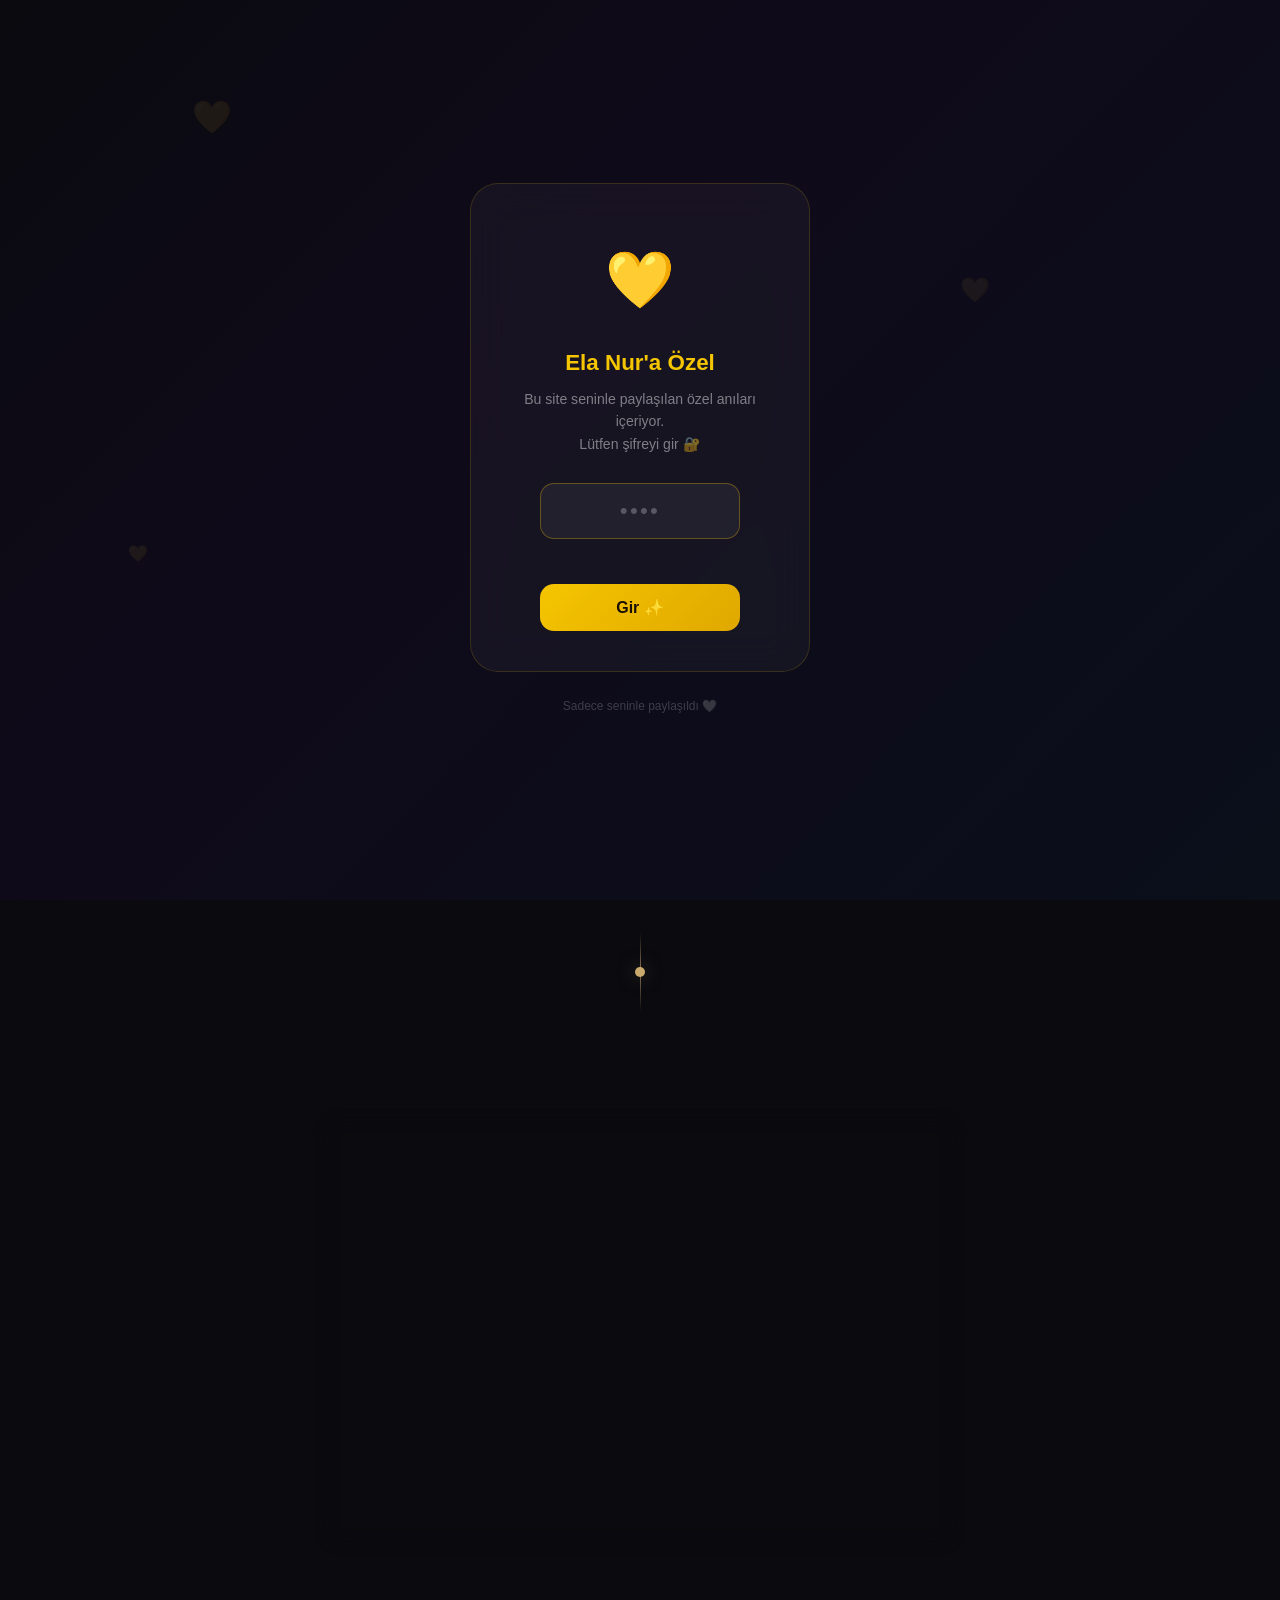
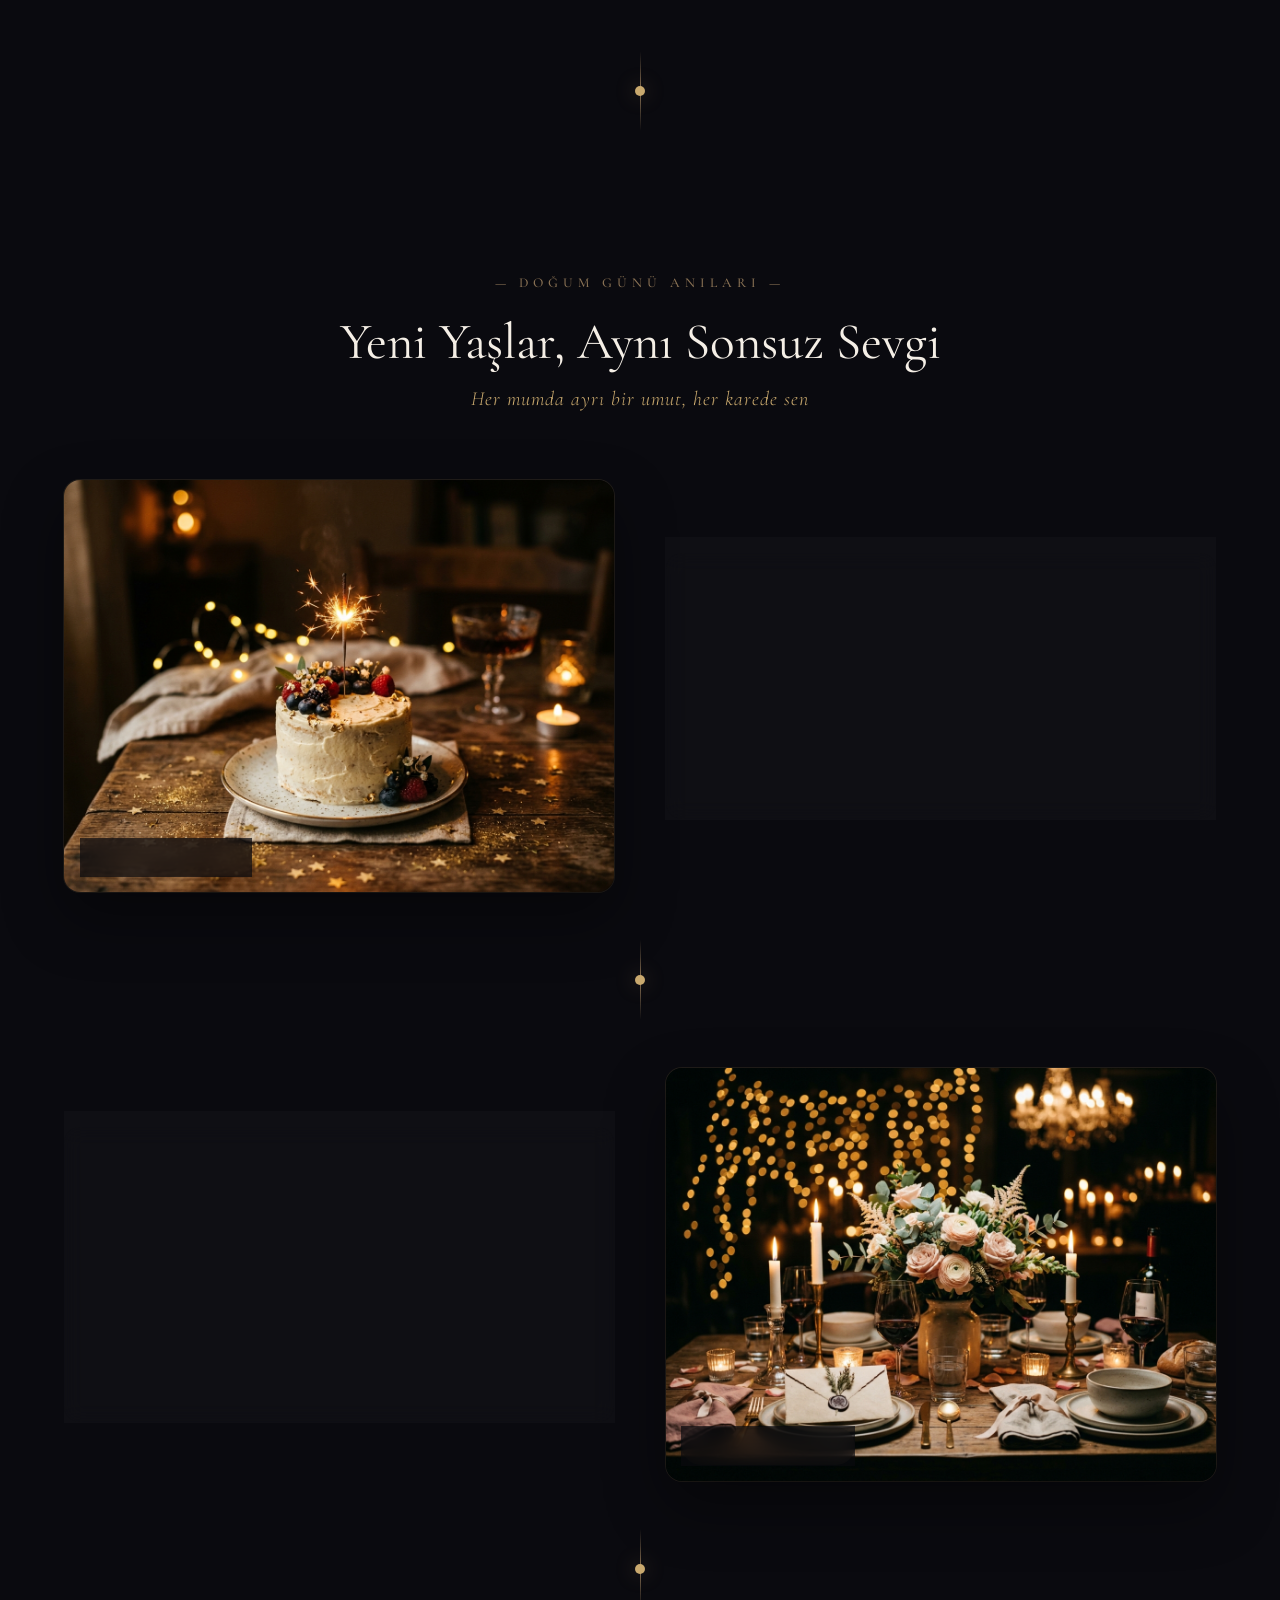
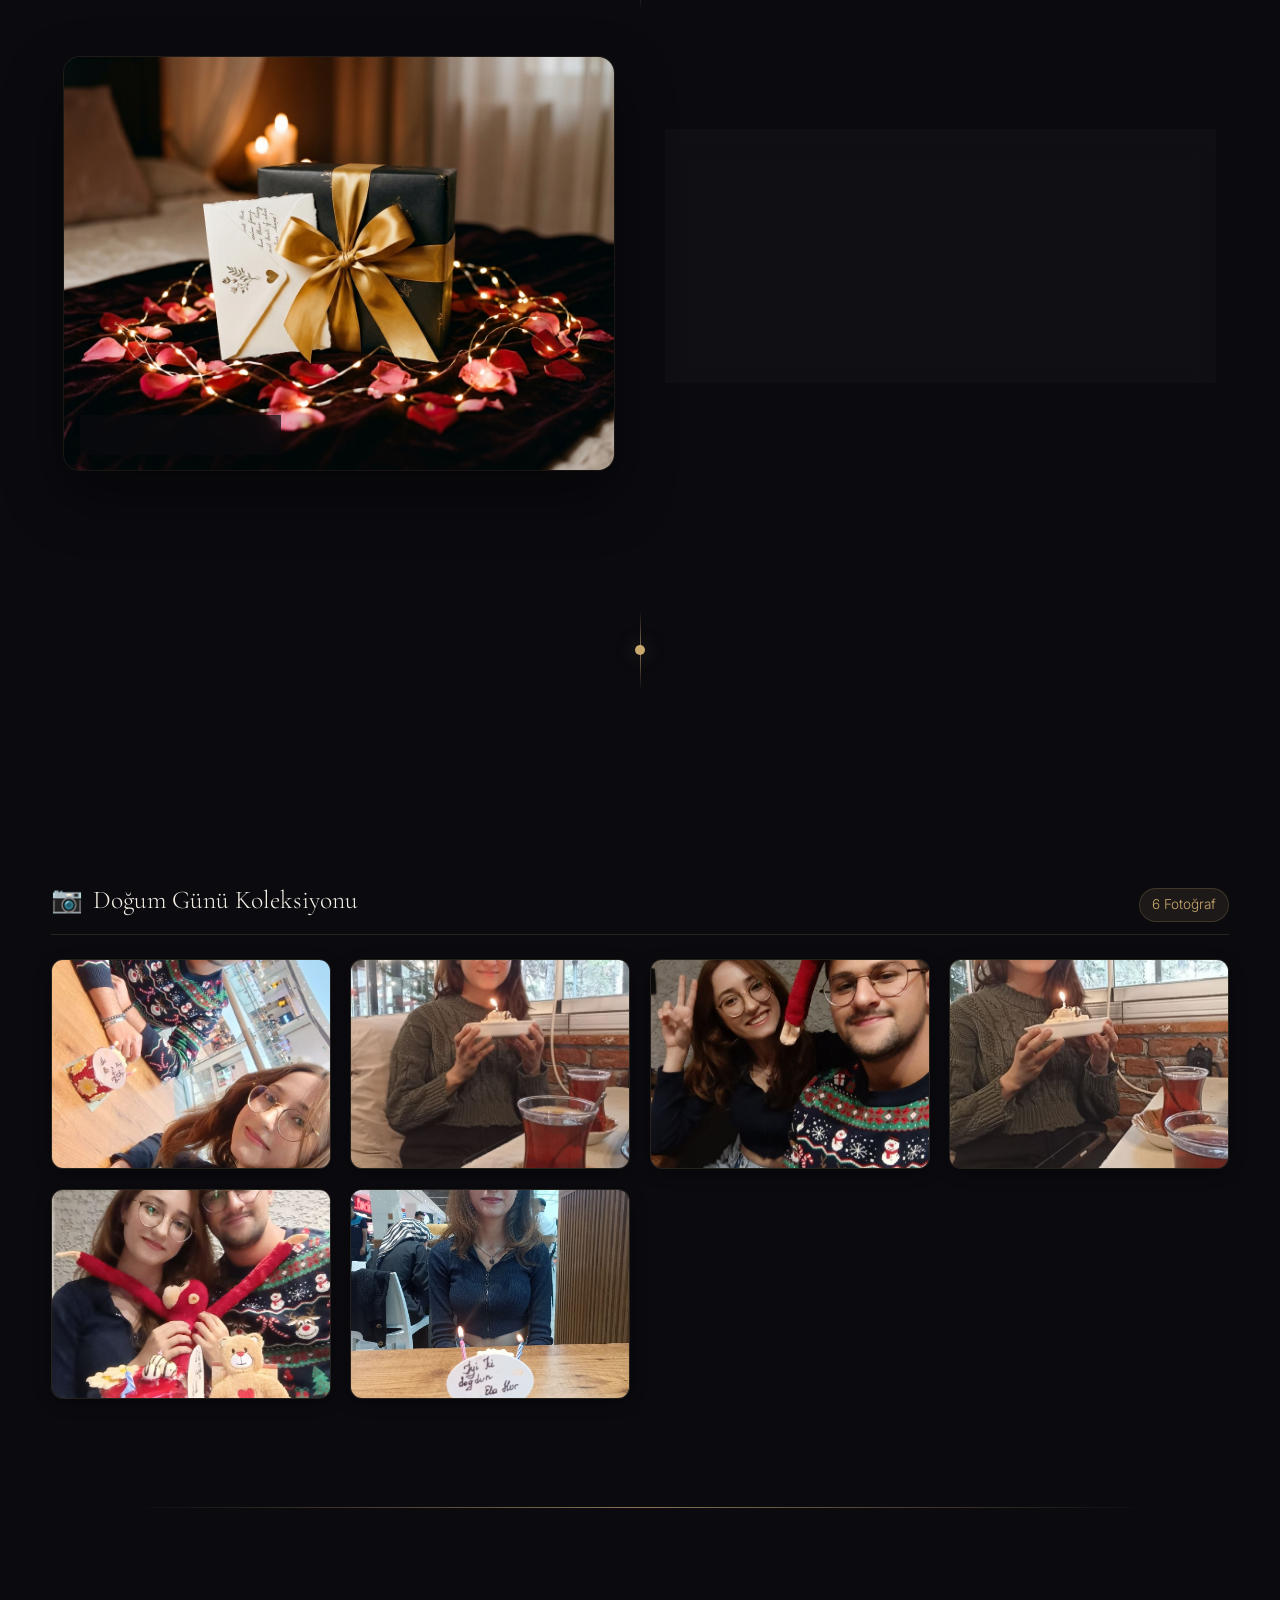
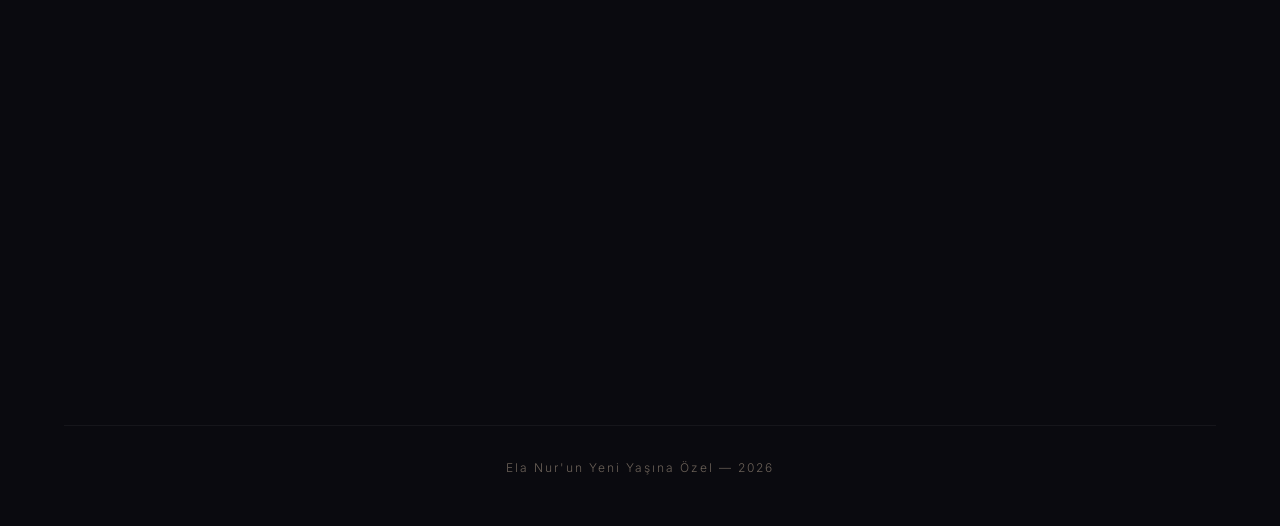
==== commit a3819814: "Move birthday album to Kutlamalar dedicated page" ====
--- a/dogum-gunleri.html
+++ b/dogum-gunleri.html
@@ -261,55 +261,8 @@
 
   <!-- ========== BIRTHDAY GALLERY SECTION ========== -->
   <section class="section" id="galeri">
-    <div class="trip-header reveal">
-      <div class="trip-number">— FOTOĞRAF KÖŞESİ —</div>
-      <h2 class="trip-title">Doğum Günlerinden Kareler</h2>
-      <p class="trip-subtitle">Kendi fotoğraflarını kolayca ekleyebileceğin anı albümü (Büyütmek için tıkla)</p>
-    </div>
-
-    <div class="bday-grid">
-      <!-- Photo Card 1 -->
-      <div class="bday-card reveal-scale stagger-1">
-        <div class="bday-card-img">
-          <img src="./images/dogumgunu_1.jpg" alt="Pasta başında dilek tutarken">
-          <span class="bday-tag">🎂 Pasta Anı</span>
-        </div>
-        <div class="bday-card-content">
-          <div>
-            <h3 class="bday-card-title">Dilek Tutarken</h3>
-            <p class="bday-card-text">Gözlerini yumup o güzel kalbinden geçirdiğin tüm dileklerin gerçekleştiği anlar.</p>
-          </div>
-        </div>
-      </div>
-
-      <!-- Photo Card 2 -->
-      <div class="bday-card reveal-scale stagger-2">
-        <div class="bday-card-img">
-          <img src="./images/dogumgunu_2.jpg" alt="Kutlama masası ve gülerken">
-          <span class="bday-tag">🥂 Kutlama Akşamı</span>
-        </div>
-        <div class="bday-card-content">
-          <div>
-            <h3 class="bday-card-title">Gülüşünle Işıldayan Gece</h3>
-            <p class="bday-card-text">Masada baş başa otururken çektiğimiz, o samimi ve içten anların fotoğrafı.</p>
-          </div>
-        </div>
-      </div>
-
-      <!-- Photo Card 3 -->
-      <div class="bday-card reveal-scale stagger-3">
-        <div class="bday-card-img">
-          <img src="./images/dogumgunu_3.jpg" alt="Hediye anı ve mutluluk">
-          <span class="bday-tag">🎁 Sürpriz Zamanı</span>
-        </div>
-        <div class="bday-card-content">
-          <div>
-            <h3 class="bday-card-title">Küçük Bir Sürpriz</h3>
-            <p class="bday-card-text">Yüzündeki o şaşkınlık ve ardından gelen sıcacık sarılmanın hatırası.</p>
-          </div>
-        </div>
-      </div>
-    </div>
+    <!-- Real Photos Collection from dogum-gunu/ -->
+    <div class="album-gallery-container section-container" id="gallery-dogumgunu"></div>
   </section>
 
   <!-- ========== FOOTER ========== -->
@@ -337,13 +290,39 @@
     </div>
   </footer>
 
-  <!-- Lightbox -->
+  <!-- Lightbox for Photos -->
   <div class="lightbox" id="lightbox">
-    <button class="lightbox-close" aria-label="Kapat">✕</button>
-    <img src="" alt="Büyütülmüş fotoğraf">
-  </div>
-
-  <!-- JavaScript -->
+    <button class="lightbox-close" id="lightboxClose" aria-label="Kapat">✕</button>
+    <button class="lightbox-nav-btn lightbox-prev" id="lightboxPrev" aria-label="Önceki">‹</button>
+    <button class="lightbox-nav-btn lightbox-next" id="lightboxNext" aria-label="Sonraki">›</button>
+    <div class="lightbox-counter" id="lightboxCounter">1 / 1</div>
+    <div class="lightbox-content-wrapper">
+      <img src="" alt="Büyütülmüş fotoğraf" id="lightboxImg">
+      <div class="lightbox-caption" id="lightboxCaption"></div>
+    </div>
+  </div>
+
+  <!-- JavaScript Modules -->
+  <script src="media-data.js"></script>
   <script src="script.js"></script>
+  <script>
+    // Wish Candle Interaction
+    (function() {
+      const wishBtn = document.getElementById('wishBtn');
+      const wishIcon = document.getElementById('wishIcon');
+      const wishMsg = document.getElementById('wishMessage');
+      
+      if (wishBtn && wishMsg) {
+        function blowCandle() {
+          if (wishIcon) wishIcon.textContent = '💨✨';
+          wishMsg.classList.add('show');
+          wishBtn.innerHTML = '<span>❤️ Dileğin Kalbimde Saklı</span>';
+          wishBtn.style.background = 'linear-gradient(135deg, #4ade80, #22c55e)';
+        }
+        wishBtn.addEventListener('click', blowCandle);
+        if (wishIcon) wishIcon.addEventListener('click', blowCandle);
+      }
+    })();
+  </script>
 </body>
 </html>
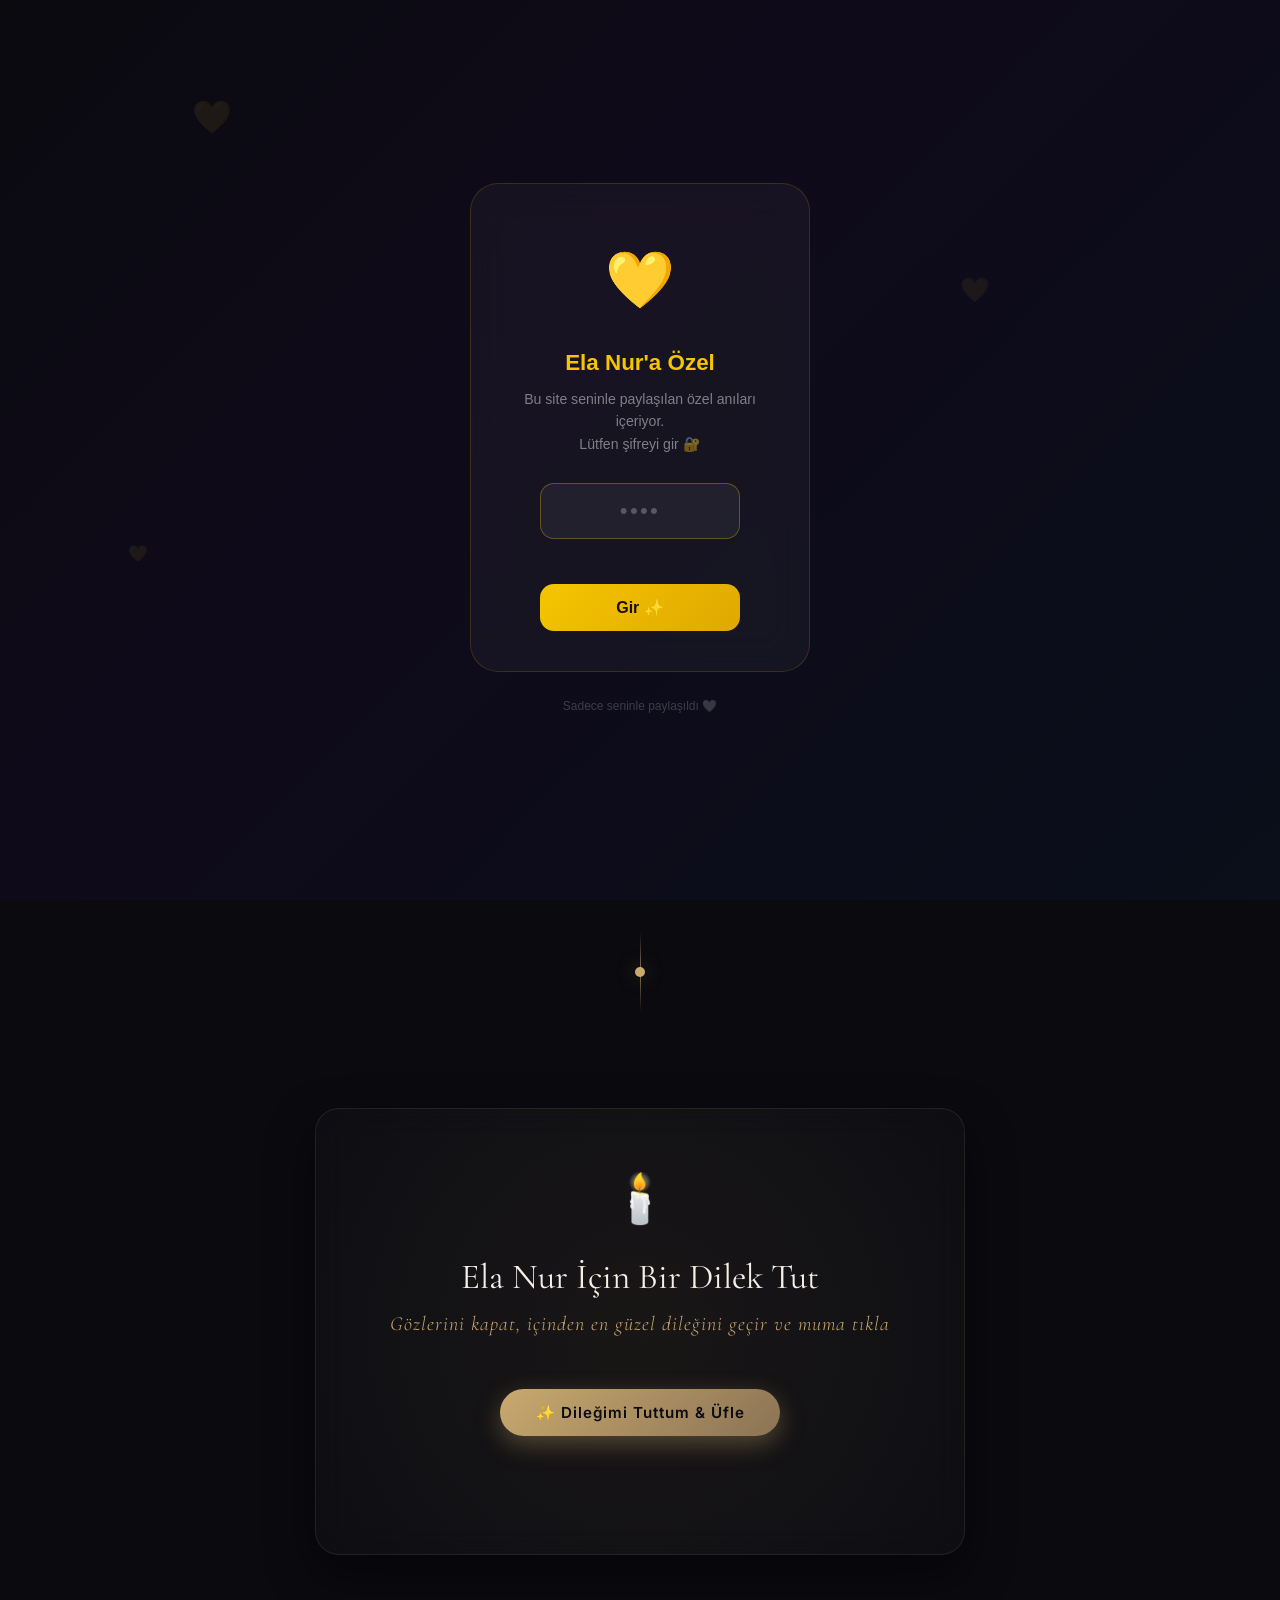
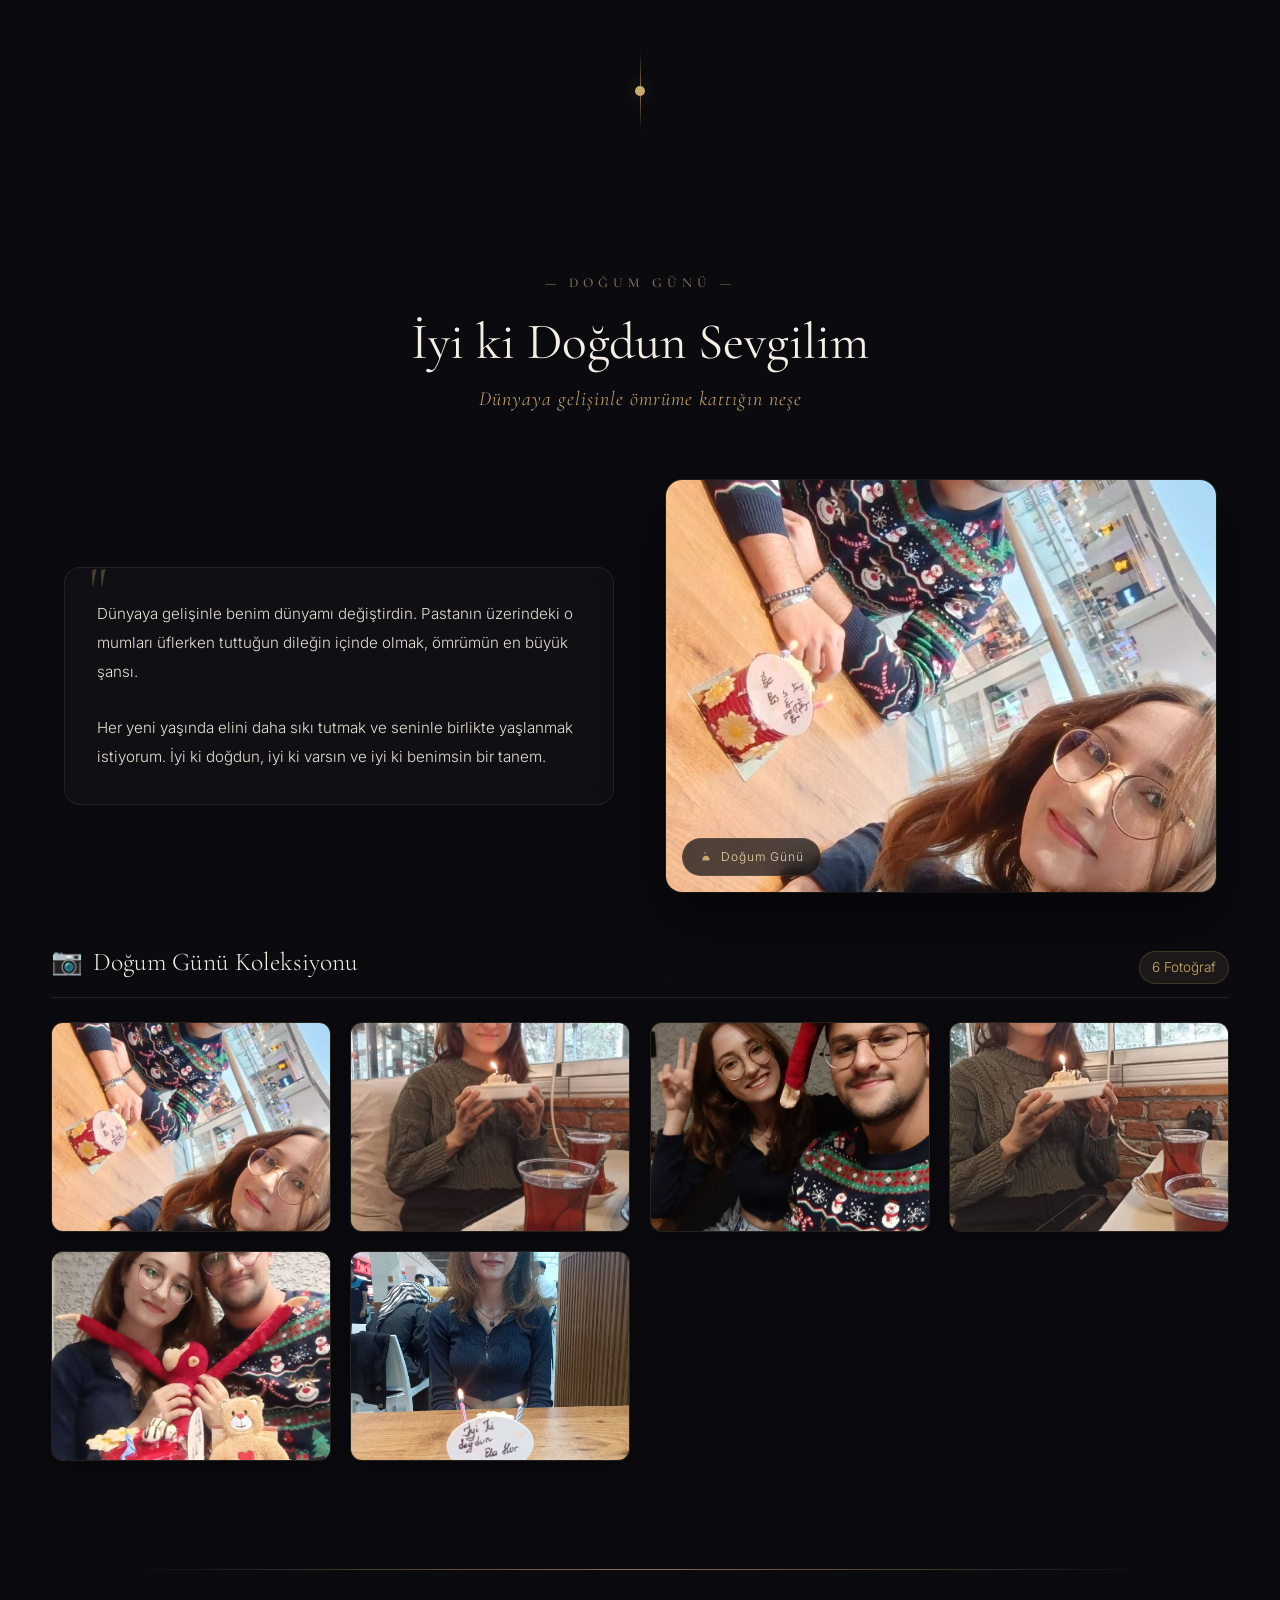
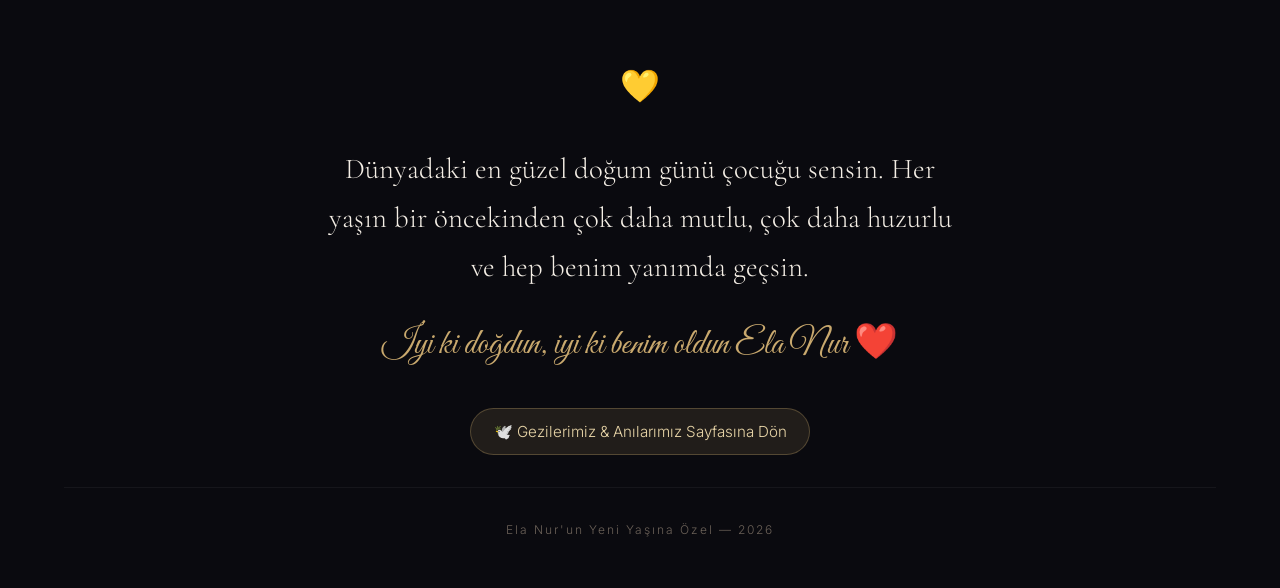
==== commit 21bd4f3b: "Replace stock birthday cards with actual Dogum Gunu section and photo gallery" ====
--- a/dogum-gunleri.html
+++ b/dogum-gunleri.html
@@ -90,10 +90,9 @@
   <nav class="nav" id="mainNav">
     <a href="index.html" class="nav-logo">Ela Nur'a</a>
     <ul class="nav-links" id="navLinks">
-      <li><a href="index.html" class="nav-badge-link">🕊️ Gezilerimiz</a></li>
-      <li><a href="#dilek">Bir Dilek Tut</a></li>
-      <li><a href="#anilar">Kutlamalar</a></li>
-      <li><a href="#galeri">Fotoğraf Galerisi</a></li>
+      <li><a href="index.html" class="nav-badge-link">🕊️ Gezilerimiz & Anılarımız</a></li>
+      <li><a href="#dilek">Bir Dilek Tut 🕯️</a></li>
+      <li><a href="#anilar">🎂 Doğum Günü Fotoğrafları</a></li>
     </ul>
     <button class="nav-menu-btn" id="menuBtn" aria-label="Menü">
       <span></span>
@@ -163,106 +162,38 @@
     <div class="timeline-dot"></div>
   </div>
 
-  <!-- ========== BIRTHDAY STORIES SECTION ========== -->
+  <!-- ========== DOĞUM GÜNÜ ANA BÖLÜMÜ ========== -->
   <section class="trip-section section" id="anilar">
     <div class="trip-header reveal">
-      <div class="trip-number">— DOĞUM GÜNÜ ANILARI —</div>
-      <h2 class="trip-title">Yeni Yaşlar, Aynı Sonsuz Sevgi</h2>
-      <p class="trip-subtitle">Her mumda ayrı bir umut, her karede sen</p>
-    </div>
-
-    <!-- Story Card 1 -->
-    <div class="trip-card">
-      <div class="trip-image-wrapper reveal-left">
-        <img src="./images/dogumgunu_1.jpg" alt="Ela Nur'un doğum günü pastası ve mumu">
+      <div class="trip-number">— DOĞUM GÜNÜ —</div>
+      <h2 class="trip-title">İyi ki Doğdun Sevgilim</h2>
+      <p class="trip-subtitle">Dünyaya gelişinle ömrüme kattığın neşe</p>
+    </div>
+
+    <div class="trip-card reverse">
+      <div class="trip-image-wrapper reveal-right">
+        <img src="./dogum-gunu/photo_14_2026-09-03_11-12-23.jpg" alt="Doğum Günü Kutlaması">
         <div class="trip-image-badge">
-          <svg viewBox="0 0 24 24"><path d="M12 2C8.13 2 5 5.13 5 9c0 5.25 7 13 7 13s7-7.75 7-13c0-3.87-3.13-7-7-7zm0 9.5c-1.38 0-2.5-1.12-2.5-2.5s1.12-2.5 2.5-2.5 2.5 1.12 2.5 2.5-1.12 2.5-2.5 2.5z"/></svg>
-          Pastadaki Mumlar
-        </div>
-      </div>
-      
-      <div class="trip-text reveal-right">
+          <svg viewBox="0 0 24 24"><path d="M12 6a2 2 0 0 0-2-2c-.55 0-1 .45-1 1s.45 1 1 1a2 2 0 0 0 2-2zm0 4c-3.31 0-6 2.69-6 6v2h12v-2c0-3.31-2.69-6-6-6z"/></svg>
+          Doğum Günü
+        </div>
+      </div>
+      
+      <div class="trip-text reveal-left">
         <div class="trip-text-quote">
           <p>
-            Gözlerini kapatıp pastanın üzerindeki mumu üflediğin o an... Yüzüne vuran sıcak sarı ışık ve dudaklarındaki o utangaç gülümseme, gördüğüm en büyüleyici manzaraydı.
+            Dünyaya gelişinle benim dünyamı değiştirdin. Pastanın üzerindeki o mumları üflerken tuttuğun dileğin içinde olmak, ömrümün en büyük şansı.
           </p>
           <br>
           <p>
-            O an ne dilediğini bilmiyorum ama ben tek bir şey diledim: Ömrümün sonuna kadar o mumları seninle birlikte söndürmek, her yeni yaşını senin gözlerinin içine bakarak kutlamak.
+            Her yeni yaşında elini daha sıkı tutmak ve seninle birlikte yaşlanmak istiyorum. İyi ki doğdun, iyi ki varsın ve iyi ki benimsin bir tanem.
           </p>
         </div>
       </div>
     </div>
 
-    <!-- Timeline Connector -->
-    <div class="timeline-connector reveal" style="padding: 3rem 0;">
-      <div class="timeline-line"></div>
-      <div class="timeline-dot"></div>
-    </div>
-
-    <!-- Story Card 2 -->
-    <div class="trip-card reverse">
-      <div class="trip-image-wrapper reveal-right">
-        <img src="./images/dogumgunu_2.jpg" alt="Doğum günü akşam yemeği ve kutlaması">
-        <div class="trip-image-badge">
-          <svg viewBox="0 0 24 24"><path d="M12 2C8.13 2 5 5.13 5 9c0 5.25 7 13 7 13s7-7.75 7-13c0-3.87-3.13-7-7-7zm0 9.5c-1.38 0-2.5-1.12-2.5-2.5s1.12-2.5 2.5-2.5 2.5 1.12 2.5 2.5-1.12 2.5-2.5 2.5z"/></svg>
-          Baş Başa Kutlama
-        </div>
-      </div>
-      
-      <div class="trip-text reveal-left">
-        <div class="trip-text-quote">
-          <p>
-            Mum ışıklarının altında, masanın karşı tarafından bana bakan o sıcacık gözlerin... Dünyanın bütün gürültüsü kapıda kalmıştı sanki; o akşam sadece senin sesin, senin kahkahan ve aramızdaki o görünmez bağ vardı.
-          </p>
-          <br>
-          <p>
-            Doğum günün vesilesiyle bir kez daha anladım ki, seninle geçirilen sıradan bir akşam bile bir ömre bedelken, bu özel günde yanında olmak tarifsiz bir zenginlikti.
-          </p>
-        </div>
-      </div>
-    </div>
-
-    <!-- Timeline Connector -->
-    <div class="timeline-connector reveal" style="padding: 3rem 0;">
-      <div class="timeline-line"></div>
-      <div class="timeline-dot"></div>
-    </div>
-
-    <!-- Story Card 3 -->
-    <div class="trip-card">
-      <div class="trip-image-wrapper reveal-left">
-        <img src="./images/dogumgunu_3.jpg" alt="Sürpriz hediye ve özel not">
-        <div class="trip-image-badge">
-          <svg viewBox="0 0 24 24"><path d="M12 2C8.13 2 5 5.13 5 9c0 5.25 7 13 7 13s7-7.75 7-13c0-3.87-3.13-7-7-7zm0 9.5c-1.38 0-2.5-1.12-2.5-2.5s1.12-2.5 2.5-2.5 2.5 1.12 2.5 2.5-1.12 2.5-2.5 2.5z"/></svg>
-          Sana En Güzel Hediye
-        </div>
-      </div>
-      
-      <div class="trip-text reveal-right">
-        <div class="trip-text-quote">
-          <p>
-            Sana hangi paketi uzatsam, hangi hediyeyi versem az gelirdi. Çünkü bana varlığınla hediye ettiğin sevginin dünyada hiçbir karşılığı yok.
-          </p>
-          <br>
-          <p>
-            Paketlerin üstündeki fiyonklar çözülür, kurdeleler geçer ama sana olan sevgim her geçen yaşınla beraber daha da kök salıyor. Benim sana en büyük hediyem, sana adanmış bir ömürdür Ela Nur.
-          </p>
-        </div>
-      </div>
-    </div>
-  </section>
-
-  <!-- Timeline Connector -->
-  <div class="timeline-connector reveal">
-    <div class="timeline-line"></div>
-    <div class="timeline-dot"></div>
-  </div>
-
-  <!-- ========== BIRTHDAY GALLERY SECTION ========== -->
-  <section class="section" id="galeri">
-    <!-- Real Photos Collection from dogum-gunu/ -->
-    <div class="album-gallery-container section-container" id="gallery-dogumgunu"></div>
+    <!-- Gallery Grid for Album -->
+    <div class="album-gallery-container" id="gallery-dogumgunu"></div>
   </section>
 
   <!-- ========== FOOTER ========== -->
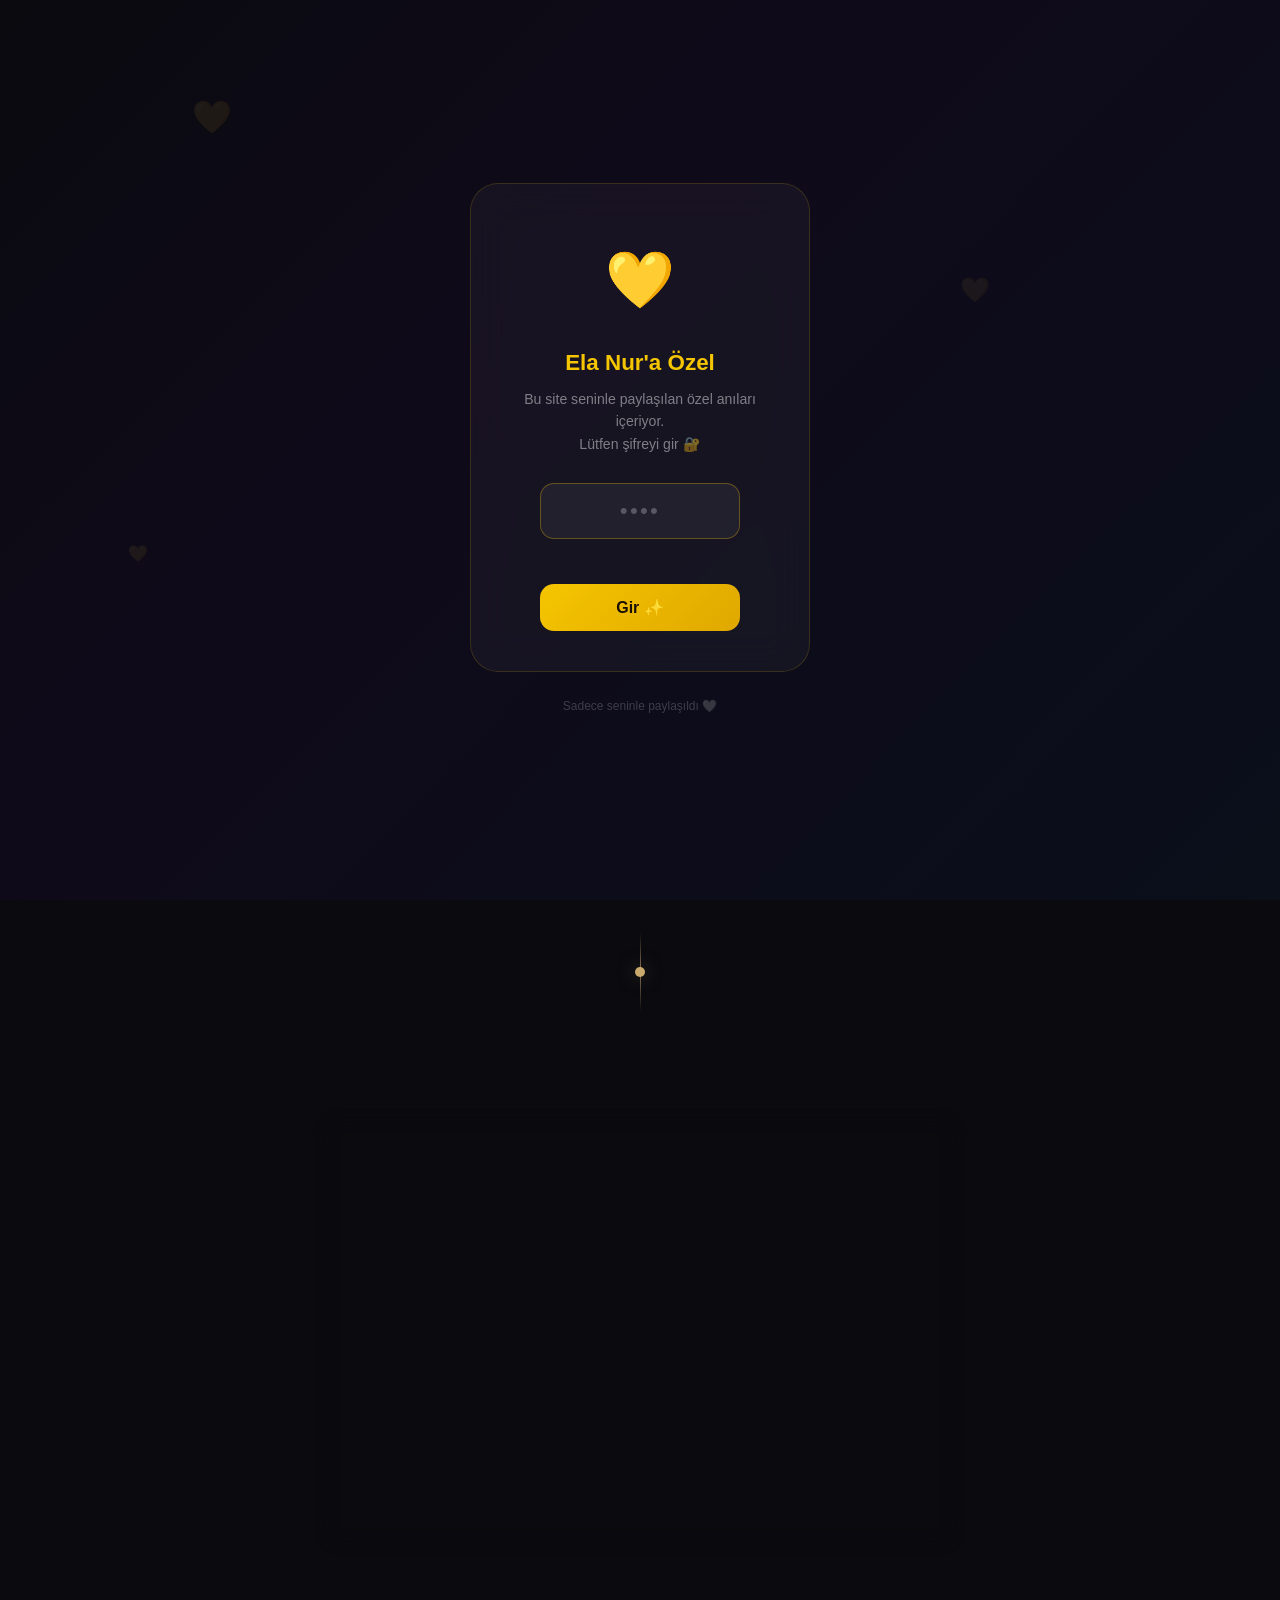
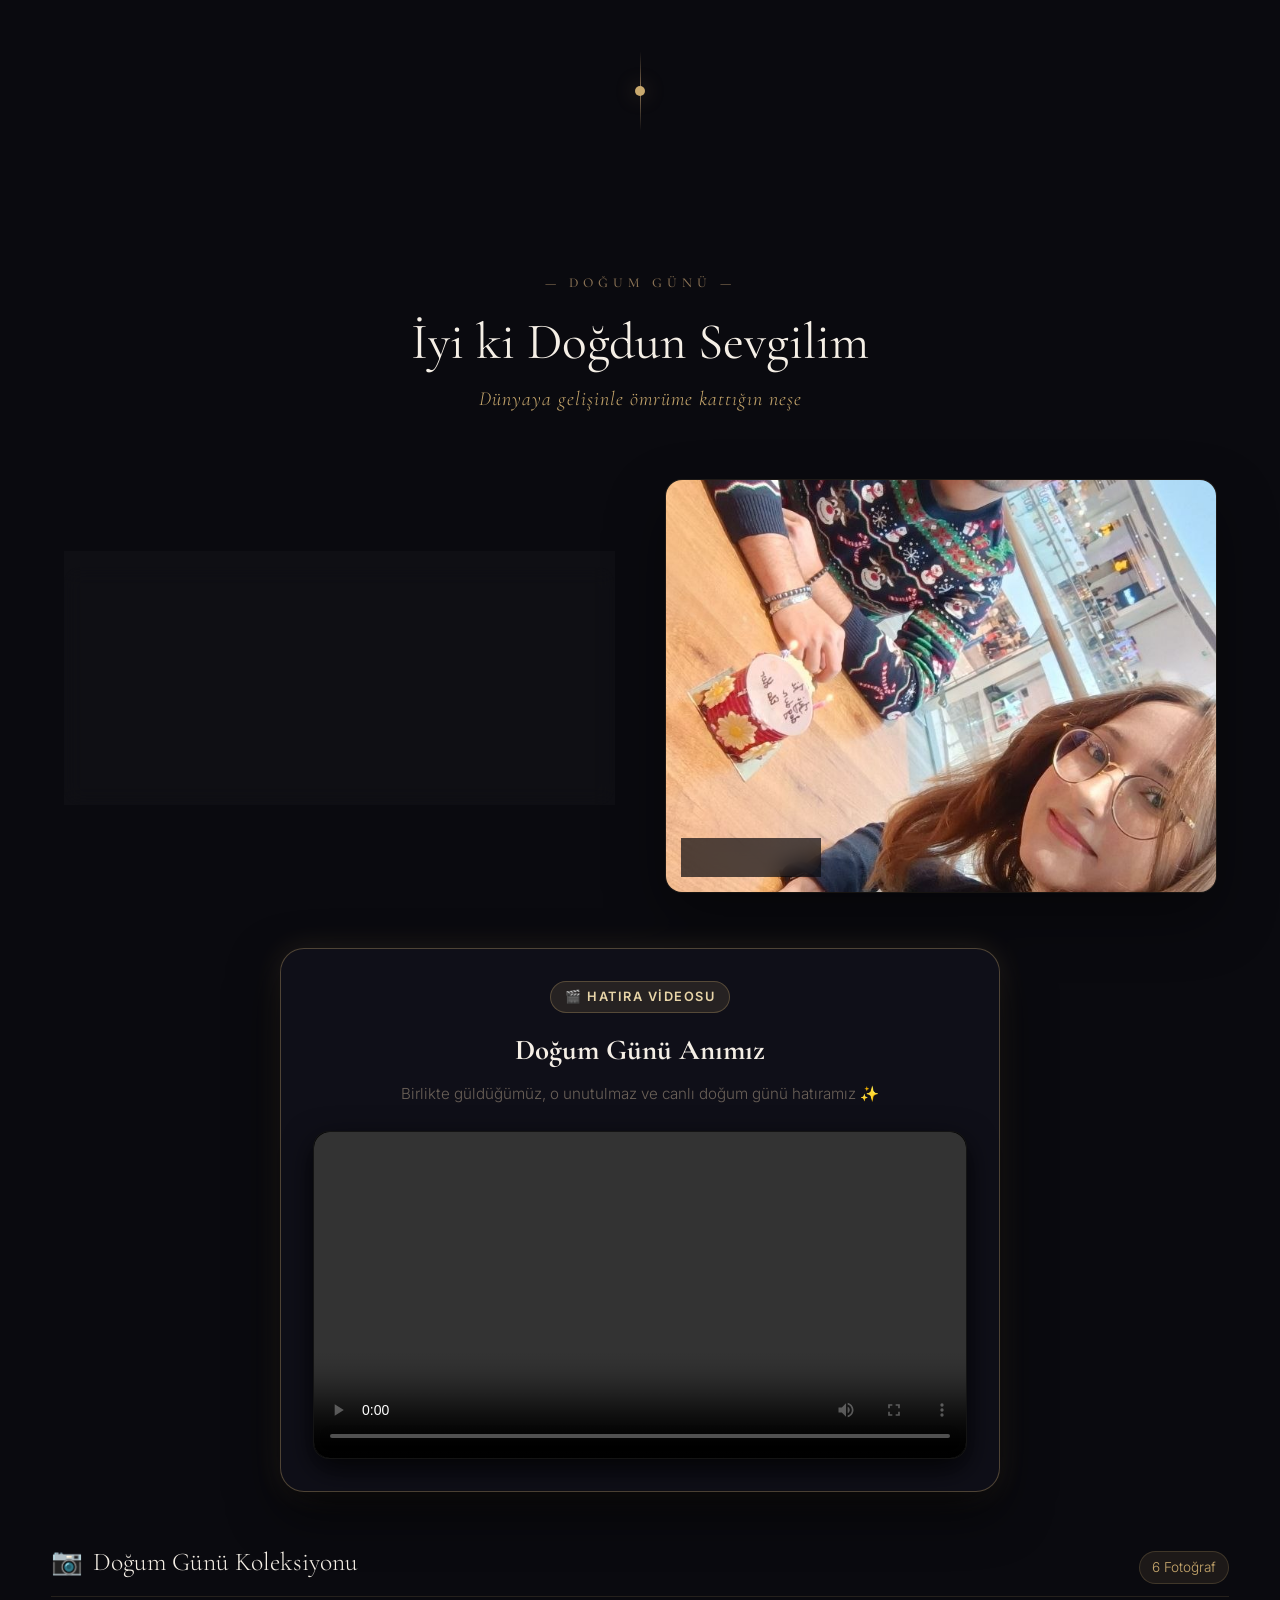
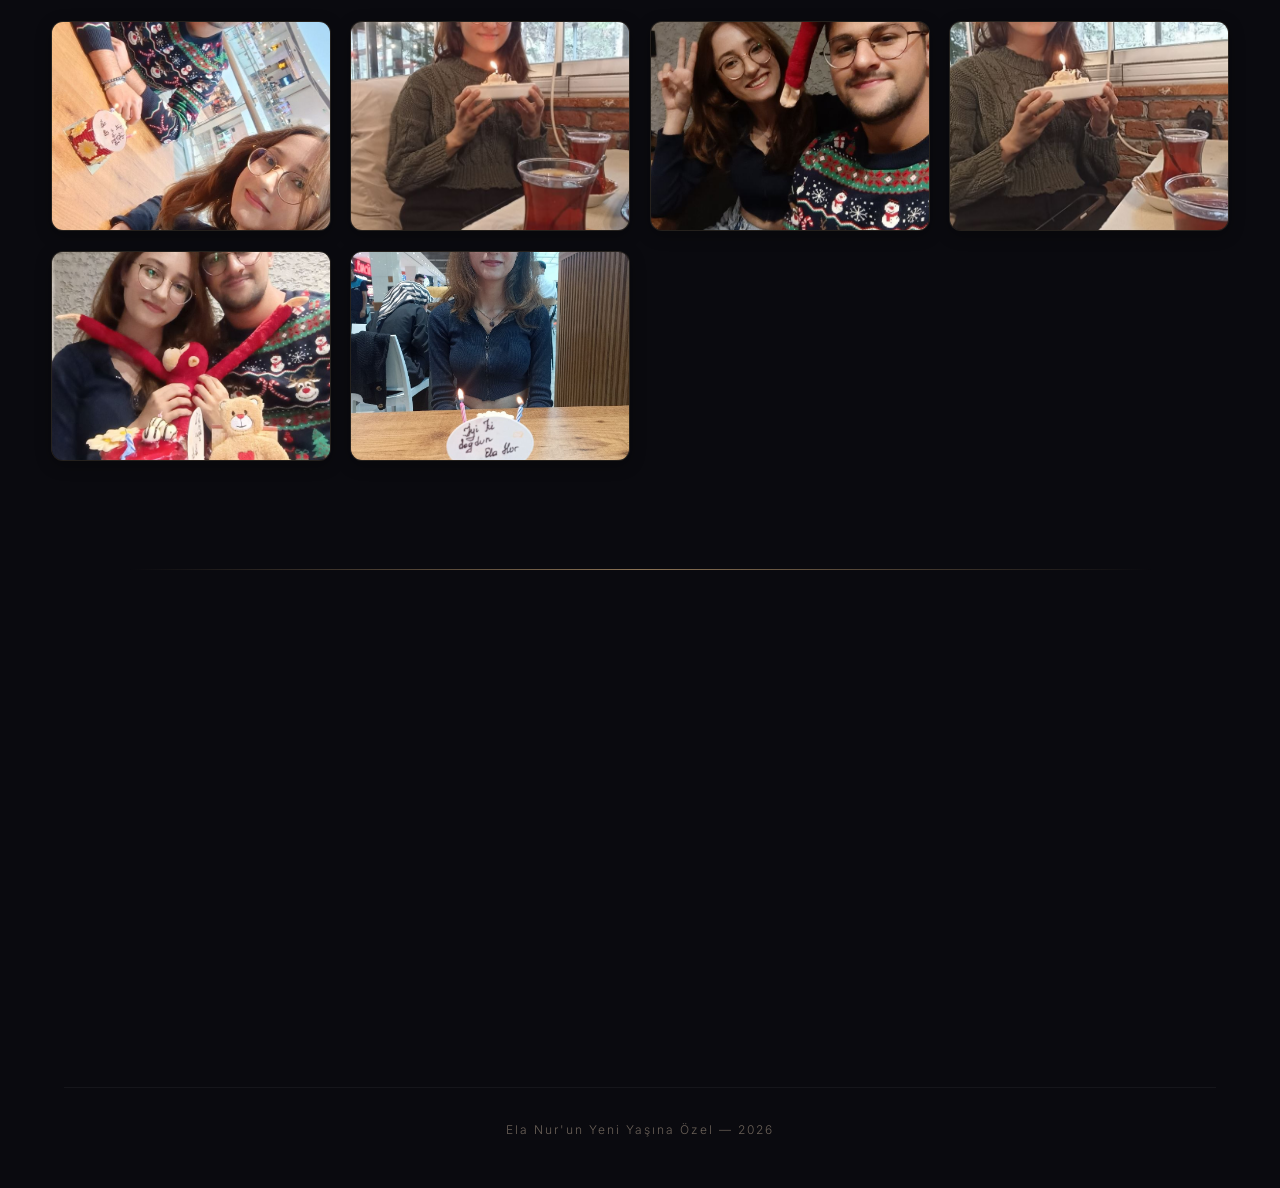
==== commit 25476863: "Add Hatira Videosu 5 to Dogum Gunleri celebrations page" ====
--- a/dogum-gunleri.html
+++ b/dogum-gunleri.html
@@ -192,6 +192,23 @@
       </div>
     </div>
 
+    <!-- ========== DOĞUM GÜNÜ ÖZEL HATIRA VİDEOSU ========== -->
+    <div class="bday-video-wrapper reveal-scale" style="max-width: 720px; margin: 3.5rem auto 2.5rem; background: rgba(18, 18, 28, 0.75); border: 1px solid rgba(201, 169, 110, 0.35); border-radius: 24px; padding: 2rem; box-shadow: 0 20px 50px rgba(0,0,0,0.6), 0 0 30px rgba(201, 169, 110, 0.15); text-align: center;">
+      <div style="display: inline-block; background: rgba(201, 169, 110, 0.12); border: 1px solid rgba(201, 169, 110, 0.3); border-radius: 20px; padding: 4px 14px; font-size: 0.8rem; color: var(--gold-light); font-weight: 600; letter-spacing: 1.5px; text-transform: uppercase; margin-bottom: 0.8rem;">
+        🎬 Hatıra Videosu
+      </div>
+      <h3 style="font-family: var(--font-heading); font-size: 1.8rem; color: var(--text-heading); margin-bottom: 0.4rem;">
+        Doğum Günü Anımız
+      </h3>
+      <p style="color: var(--text-muted); font-size: 0.95rem; margin-bottom: 1.5rem; max-width: 500px; margin-left: auto; margin-right: auto;">
+        Birlikte güldüğümüz, o unutulmaz ve canlı doğum günü hatıramız ✨
+      </p>
+      
+      <div style="position: relative; border-radius: 16px; overflow: hidden; background: #000; box-shadow: 0 10px 30px rgba(0,0,0,0.8); border: 1px solid rgba(255,255,255,0.08);">
+        <video src="./videolarimiz/video_2026-09-03_11-12-23 (9).mp4" controls playsinline preload="metadata" style="width: 100%; max-height: 520px; display: block; border-radius: 16px; background: #000;"></video>
+      </div>
+    </div>
+
     <!-- Gallery Grid for Album -->
     <div class="album-gallery-container" id="gallery-dogumgunu"></div>
   </section>
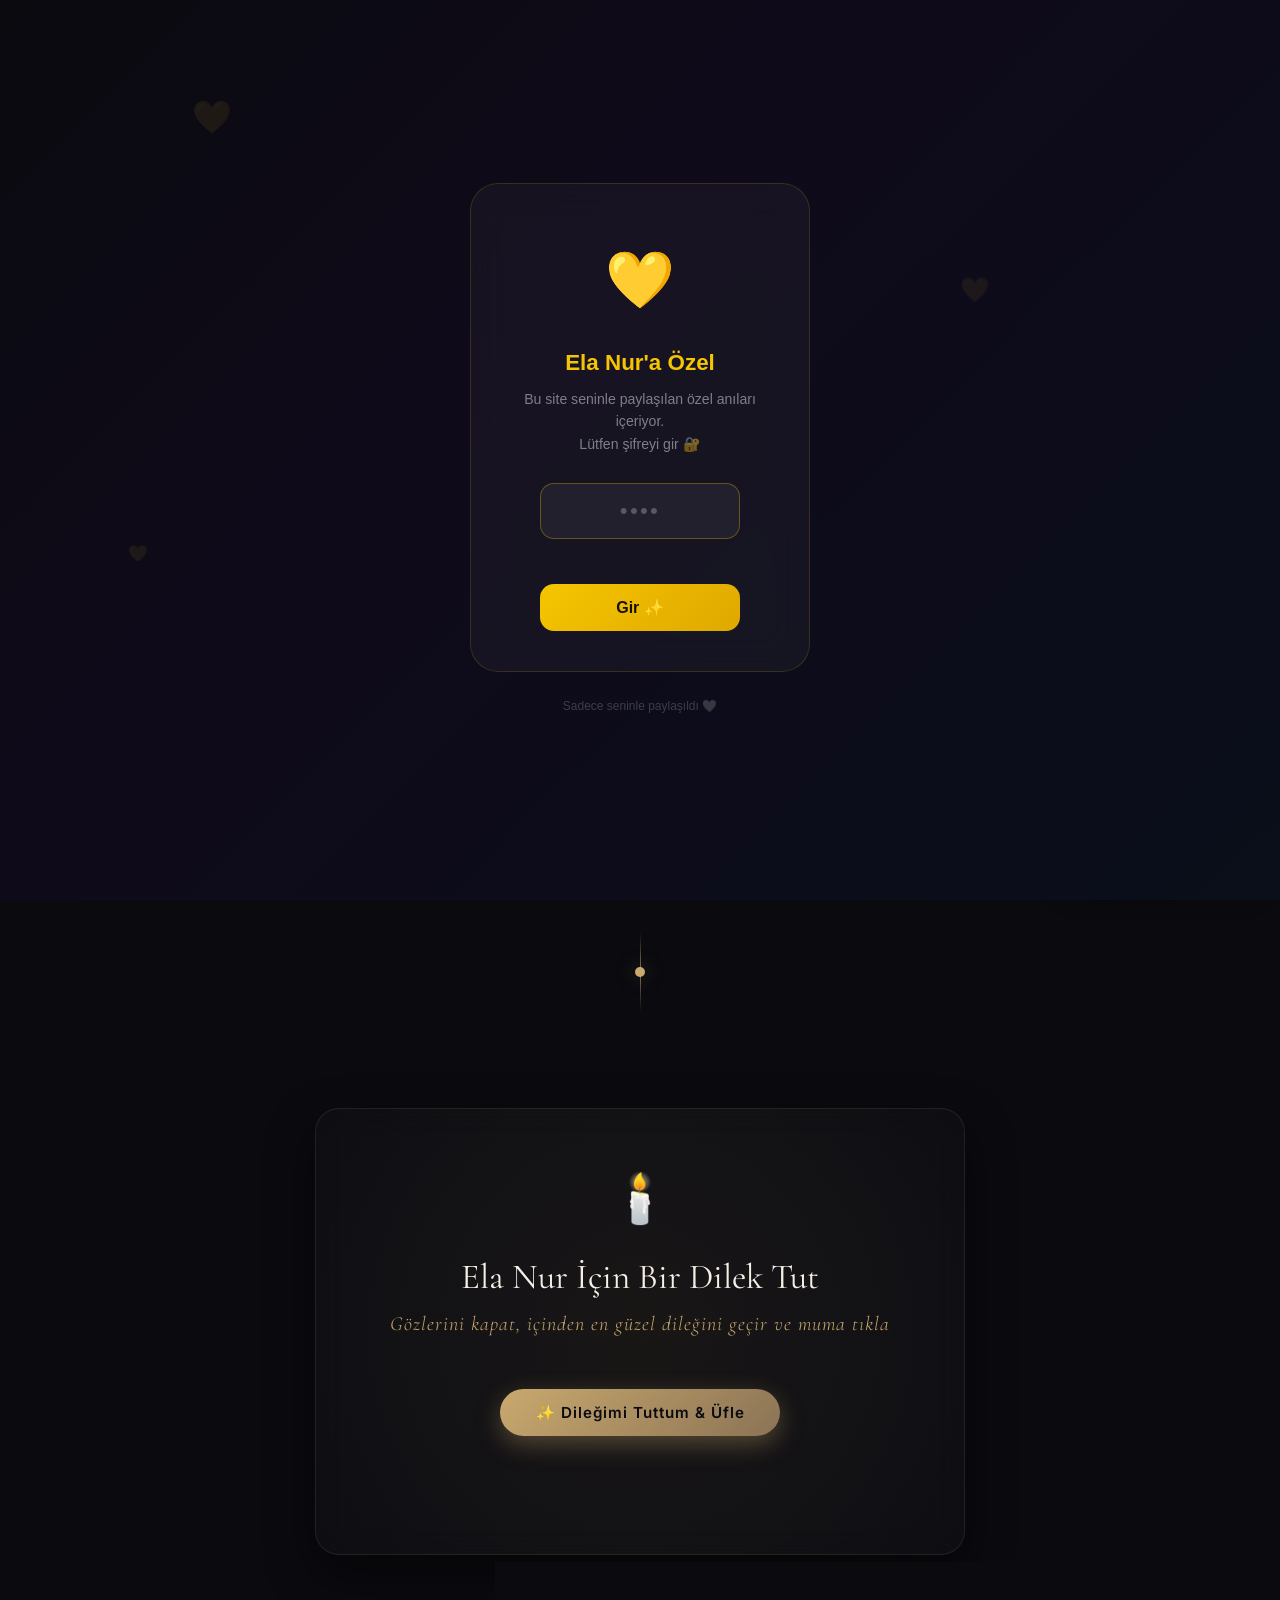
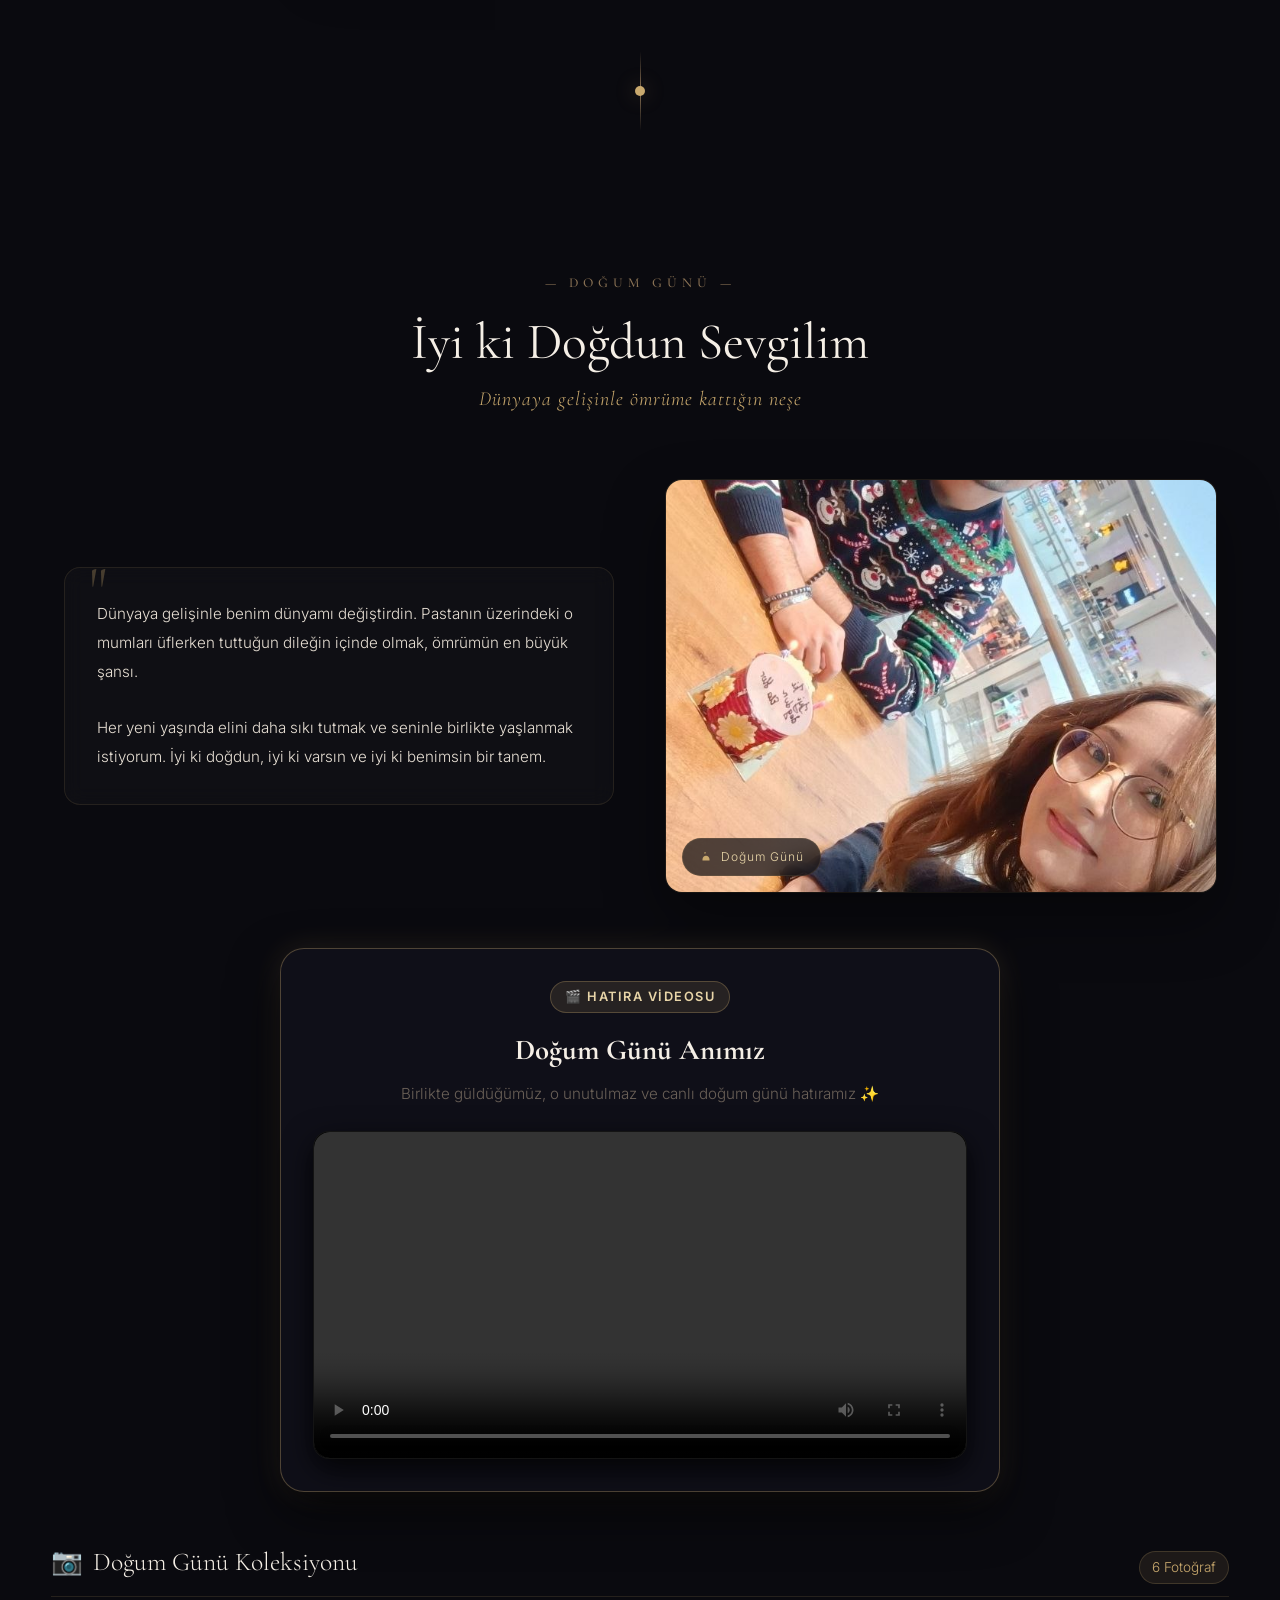
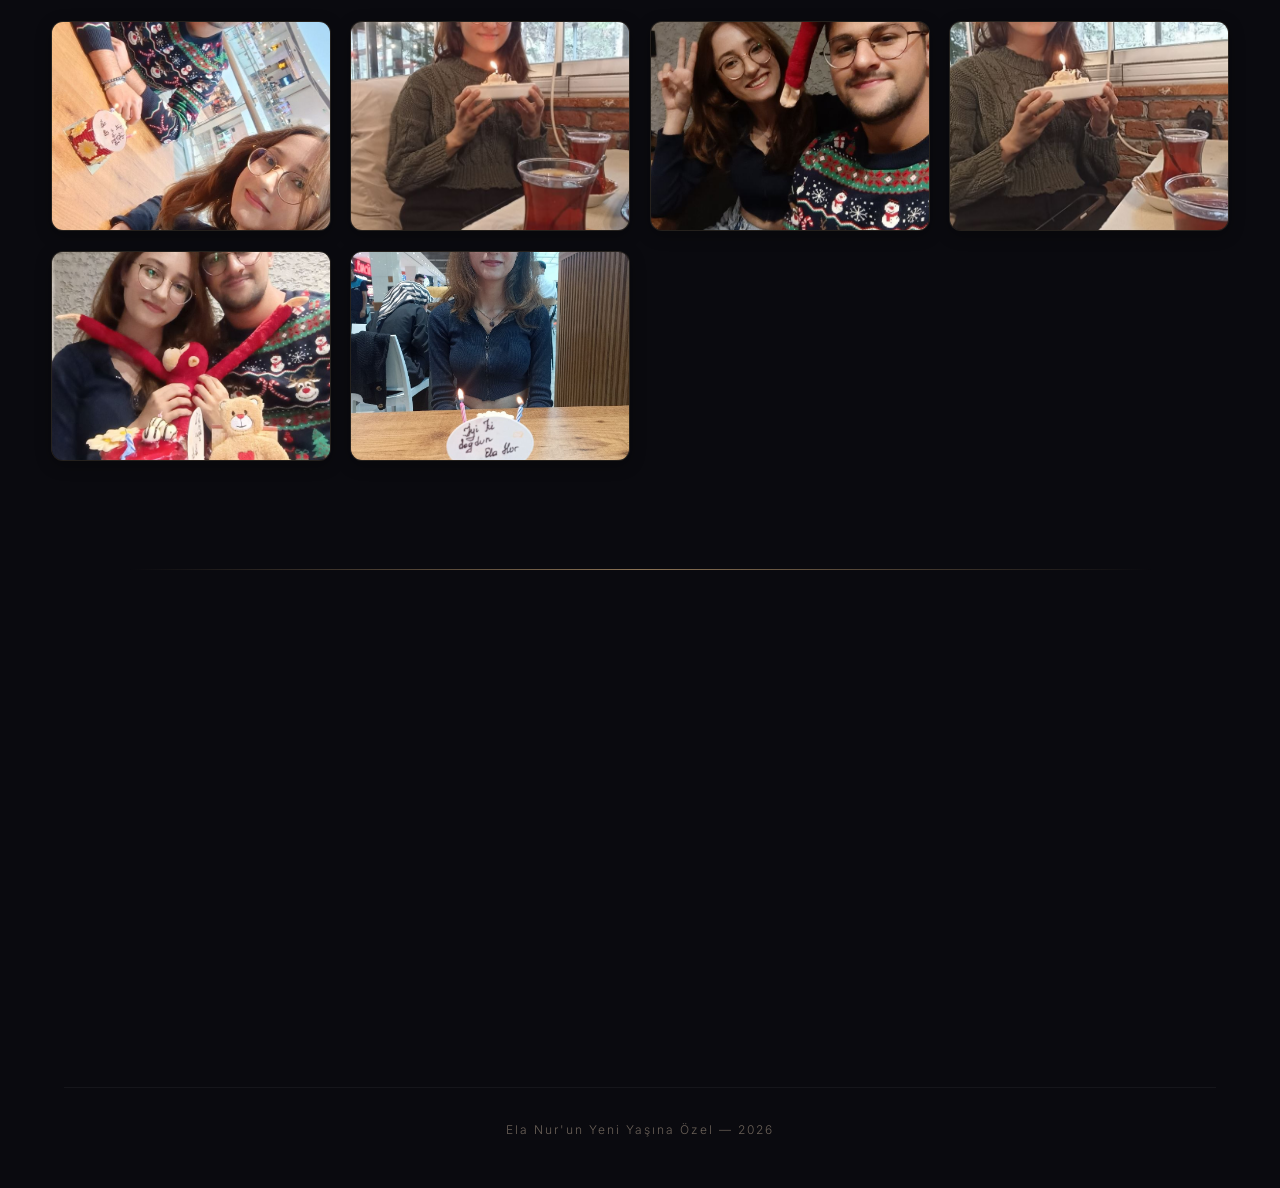
==== commit c8f18247: "Add Ayni Gogun Altinda background music and floating player" ====
--- a/dogum-gunleri.html
+++ b/dogum-gunleri.html
@@ -65,6 +65,12 @@
         var o = document.getElementById('passwordOverlay');
         o.style.opacity = '0';
         setTimeout(function(){ o.style.display = 'none'; }, 600);
+        if (typeof window.playBackgroundMusic === 'function') {
+          window.playBackgroundMusic();
+        } else {
+          var m = document.getElementById('bgMusic');
+          if (m) m.play().catch(function(){});
+        }
       } else {
         err.style.opacity = '1';
         document.getElementById('pwdInput').style.animation = 'shake 0.4s ease';
@@ -86,6 +92,18 @@
   <div class="ambient-glow ambient-glow-1"></div>
   <div class="ambient-glow ambient-glow-2"></div>
 
+  <!-- Background Music Player -->
+  <audio id="bgMusic" loop preload="auto">
+    <source src="./ayni-gogun-altinda.mp3" type="audio/mpeg">
+    <source src="./ayni-gogun-altinda.m4a" type="audio/mp4">
+  </audio>
+
+  <!-- Floating Music Toggle Button -->
+  <div class="music-btn" id="musicToggleBtn" title="Müziği Duraklat / Çal">
+    <div class="music-btn-icon" id="musicBtnIcon">🎵</div>
+    <span class="music-btn-text" id="musicBtnText">Aynı Göğün Altında</span>
+  </div>
+
   <!-- Navigation -->
   <nav class="nav" id="mainNav">
     <a href="index.html" class="nav-logo">Ela Nur'a</a>
--- a/style.css
+++ b/style.css
@@ -1566,3 +1566,82 @@
   display: block;
 }
 
+/* ===================================
+   FLOATING BACKGROUND MUSIC CONTROLLER
+   =================================== */
+.music-btn {
+  position: fixed;
+  bottom: 24px;
+  right: 24px;
+  z-index: 9999;
+  display: flex;
+  align-items: center;
+  gap: 10px;
+  background: rgba(18, 18, 28, 0.85);
+  backdrop-filter: blur(16px);
+  -webkit-backdrop-filter: blur(16px);
+  border: 1px solid rgba(201, 169, 110, 0.35);
+  border-radius: 50px;
+  padding: 8px 16px 8px 10px;
+  cursor: pointer;
+  color: var(--text-primary);
+  font-family: var(--font-body);
+  font-size: 0.85rem;
+  box-shadow: 0 10px 30px rgba(0, 0, 0, 0.5), 0 0 20px rgba(201, 169, 110, 0.15);
+  transition: all 0.35s var(--transition-bounce);
+  user-select: none;
+}
+
+.music-btn:hover {
+  transform: translateY(-3px);
+  border-color: var(--gold);
+  box-shadow: 0 14px 35px rgba(0, 0, 0, 0.6), 0 0 25px rgba(201, 169, 110, 0.3);
+}
+
+.music-btn-icon {
+  width: 34px;
+  height: 34px;
+  border-radius: 50%;
+  background: linear-gradient(135deg, var(--gold), var(--gold-dark));
+  color: #0a0a0f;
+  display: flex;
+  align-items: center;
+  justify-content: center;
+  font-size: 1rem;
+  flex-shrink: 0;
+  transition: transform 0.3s ease;
+}
+
+.music-btn.playing .music-btn-icon {
+  animation: rotateMusic 4s linear infinite;
+}
+
+.music-btn.playing {
+  border-color: rgba(201, 169, 110, 0.6);
+  box-shadow: 0 10px 30px rgba(0, 0, 0, 0.5), 0 0 25px rgba(201, 169, 110, 0.25);
+}
+
+.music-btn-text {
+  font-size: 0.8rem;
+  color: var(--gold-light);
+  font-weight: 500;
+  white-space: nowrap;
+  letter-spacing: 0.5px;
+}
+
+@keyframes rotateMusic {
+  from { transform: rotate(0deg); }
+  to { transform: rotate(360deg); }
+}
+
+@media (max-width: 600px) {
+  .music-btn {
+    bottom: 18px;
+    right: 18px;
+    padding: 7px 12px 7px 8px;
+  }
+  .music-btn-text {
+    display: none;
+  }
+}
+
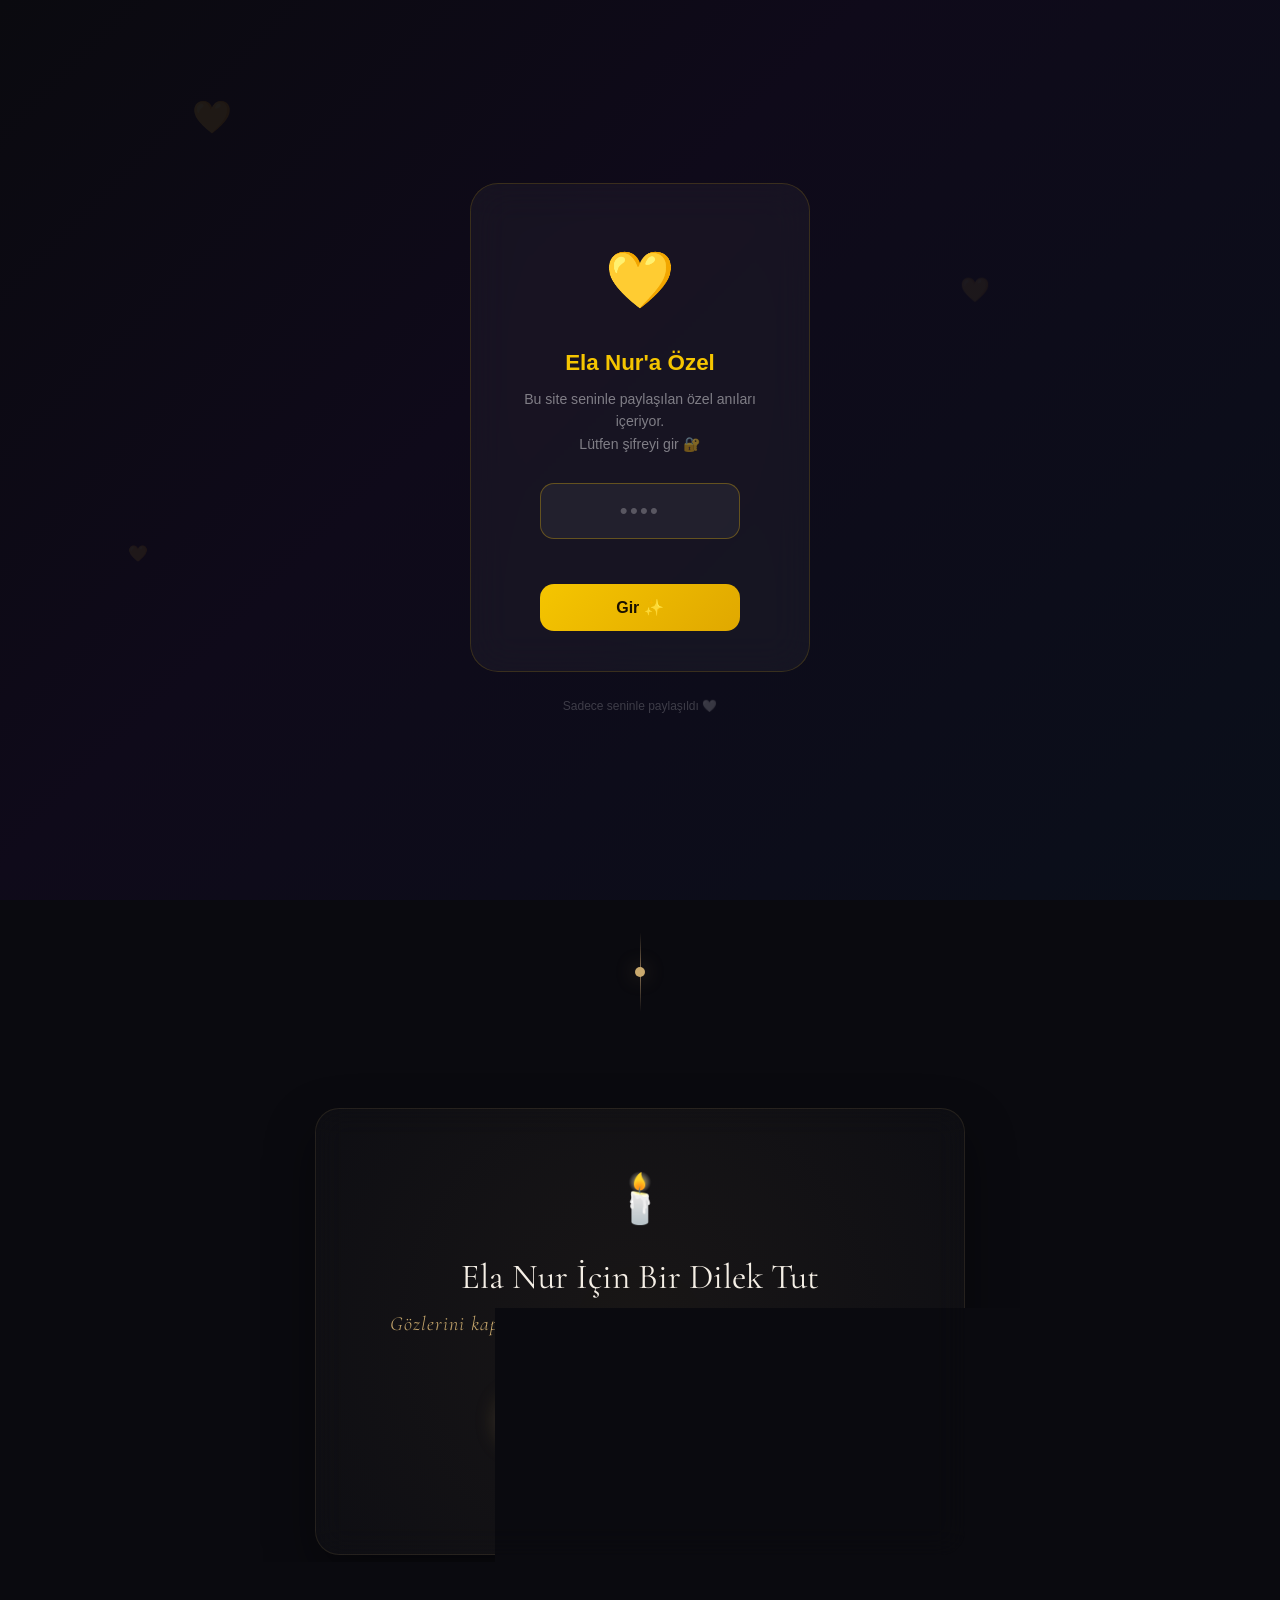
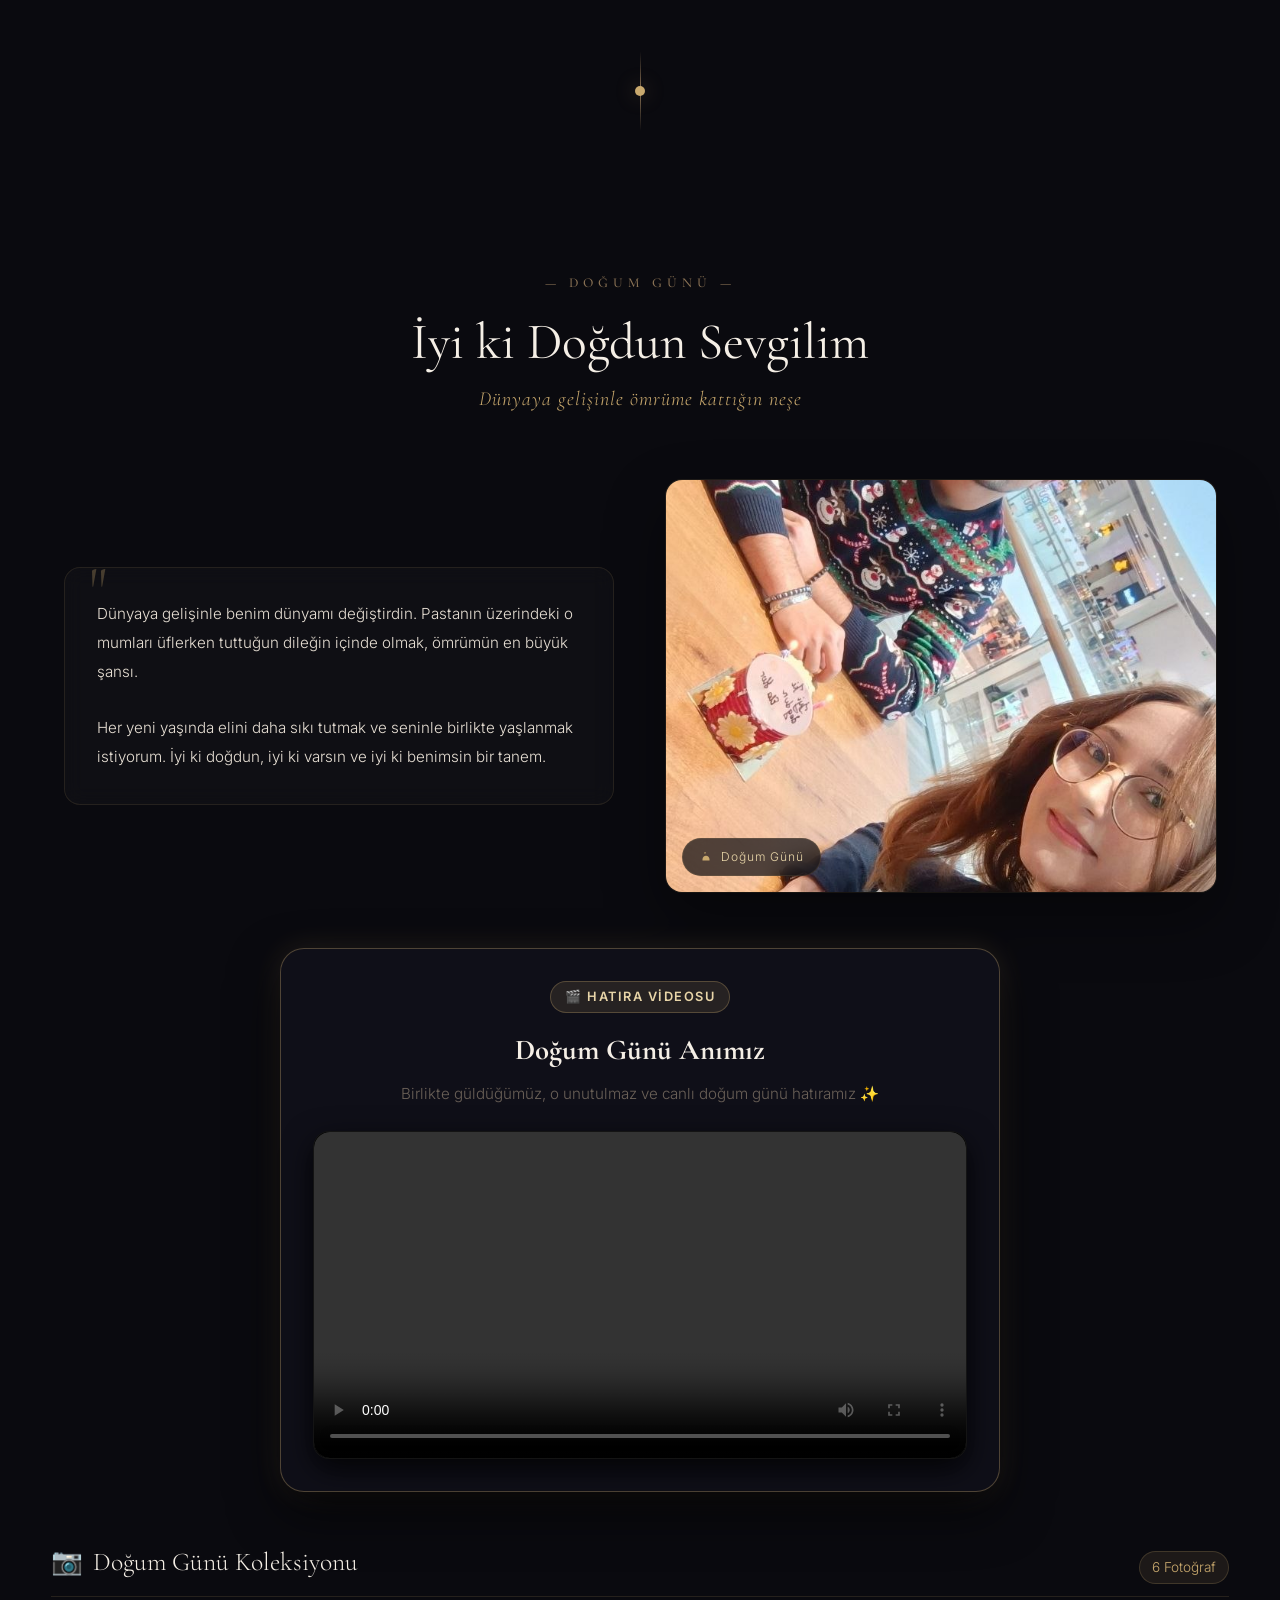
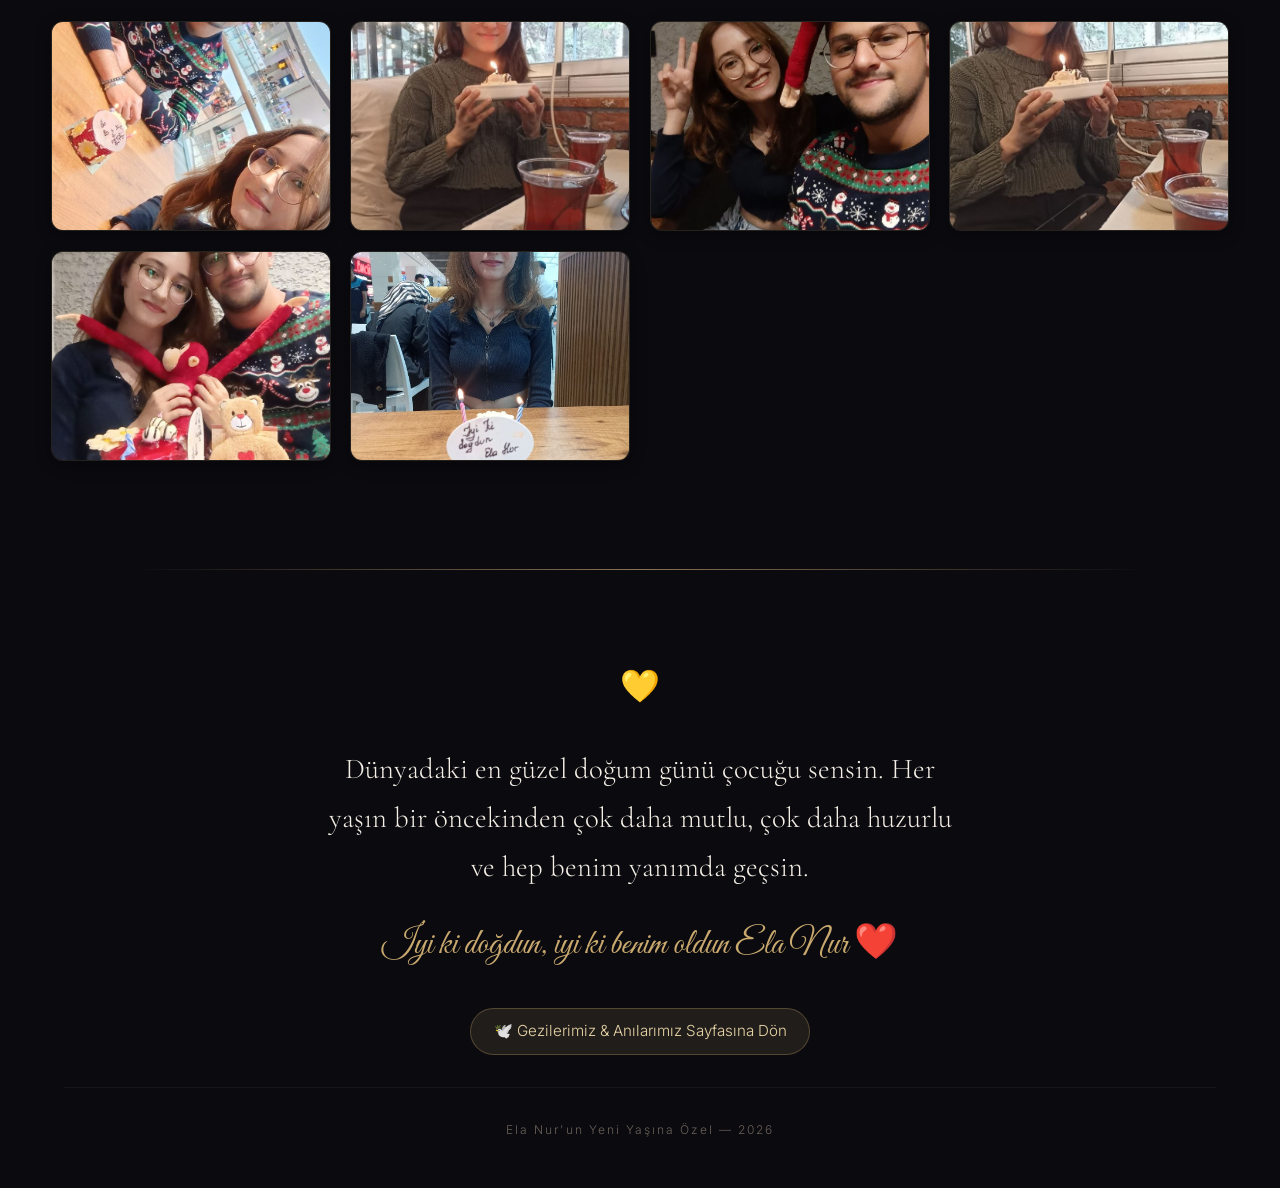
==== commit 150d5e87: "Auto-play background music on entry without any buttons" ====
--- a/dogum-gunleri.html
+++ b/dogum-gunleri.html
@@ -92,17 +92,11 @@
   <div class="ambient-glow ambient-glow-1"></div>
   <div class="ambient-glow ambient-glow-2"></div>
 
-  <!-- Background Music Player -->
-  <audio id="bgMusic" loop preload="auto">
+  <!-- Background Music Player (Otomatik Çalar) -->
+  <audio id="bgMusic" autoplay loop playsinline preload="auto">
     <source src="./ayni-gogun-altinda.mp3" type="audio/mpeg">
     <source src="./ayni-gogun-altinda.m4a" type="audio/mp4">
   </audio>
-
-  <!-- Floating Music Toggle Button -->
-  <div class="music-btn" id="musicToggleBtn" title="Müziği Duraklat / Çal">
-    <div class="music-btn-icon" id="musicBtnIcon">🎵</div>
-    <span class="music-btn-text" id="musicBtnText">Aynı Göğün Altında</span>
-  </div>
 
   <!-- Navigation -->
   <nav class="nav" id="mainNav">
--- a/style.css
+++ b/style.css
@@ -1566,82 +1566,4 @@
   display: block;
 }
 
-/* ===================================
-   FLOATING BACKGROUND MUSIC CONTROLLER
-   =================================== */
-.music-btn {
-  position: fixed;
-  bottom: 24px;
-  right: 24px;
-  z-index: 9999;
-  display: flex;
-  align-items: center;
-  gap: 10px;
-  background: rgba(18, 18, 28, 0.85);
-  backdrop-filter: blur(16px);
-  -webkit-backdrop-filter: blur(16px);
-  border: 1px solid rgba(201, 169, 110, 0.35);
-  border-radius: 50px;
-  padding: 8px 16px 8px 10px;
-  cursor: pointer;
-  color: var(--text-primary);
-  font-family: var(--font-body);
-  font-size: 0.85rem;
-  box-shadow: 0 10px 30px rgba(0, 0, 0, 0.5), 0 0 20px rgba(201, 169, 110, 0.15);
-  transition: all 0.35s var(--transition-bounce);
-  user-select: none;
-}
-
-.music-btn:hover {
-  transform: translateY(-3px);
-  border-color: var(--gold);
-  box-shadow: 0 14px 35px rgba(0, 0, 0, 0.6), 0 0 25px rgba(201, 169, 110, 0.3);
-}
-
-.music-btn-icon {
-  width: 34px;
-  height: 34px;
-  border-radius: 50%;
-  background: linear-gradient(135deg, var(--gold), var(--gold-dark));
-  color: #0a0a0f;
-  display: flex;
-  align-items: center;
-  justify-content: center;
-  font-size: 1rem;
-  flex-shrink: 0;
-  transition: transform 0.3s ease;
-}
-
-.music-btn.playing .music-btn-icon {
-  animation: rotateMusic 4s linear infinite;
-}
-
-.music-btn.playing {
-  border-color: rgba(201, 169, 110, 0.6);
-  box-shadow: 0 10px 30px rgba(0, 0, 0, 0.5), 0 0 25px rgba(201, 169, 110, 0.25);
-}
-
-.music-btn-text {
-  font-size: 0.8rem;
-  color: var(--gold-light);
-  font-weight: 500;
-  white-space: nowrap;
-  letter-spacing: 0.5px;
-}
-
-@keyframes rotateMusic {
-  from { transform: rotate(0deg); }
-  to { transform: rotate(360deg); }
-}
-
-@media (max-width: 600px) {
-  .music-btn {
-    bottom: 18px;
-    right: 18px;
-    padding: 7px 12px 7px 8px;
-  }
-  .music-btn-text {
-    display: none;
-  }
-}
-
+
